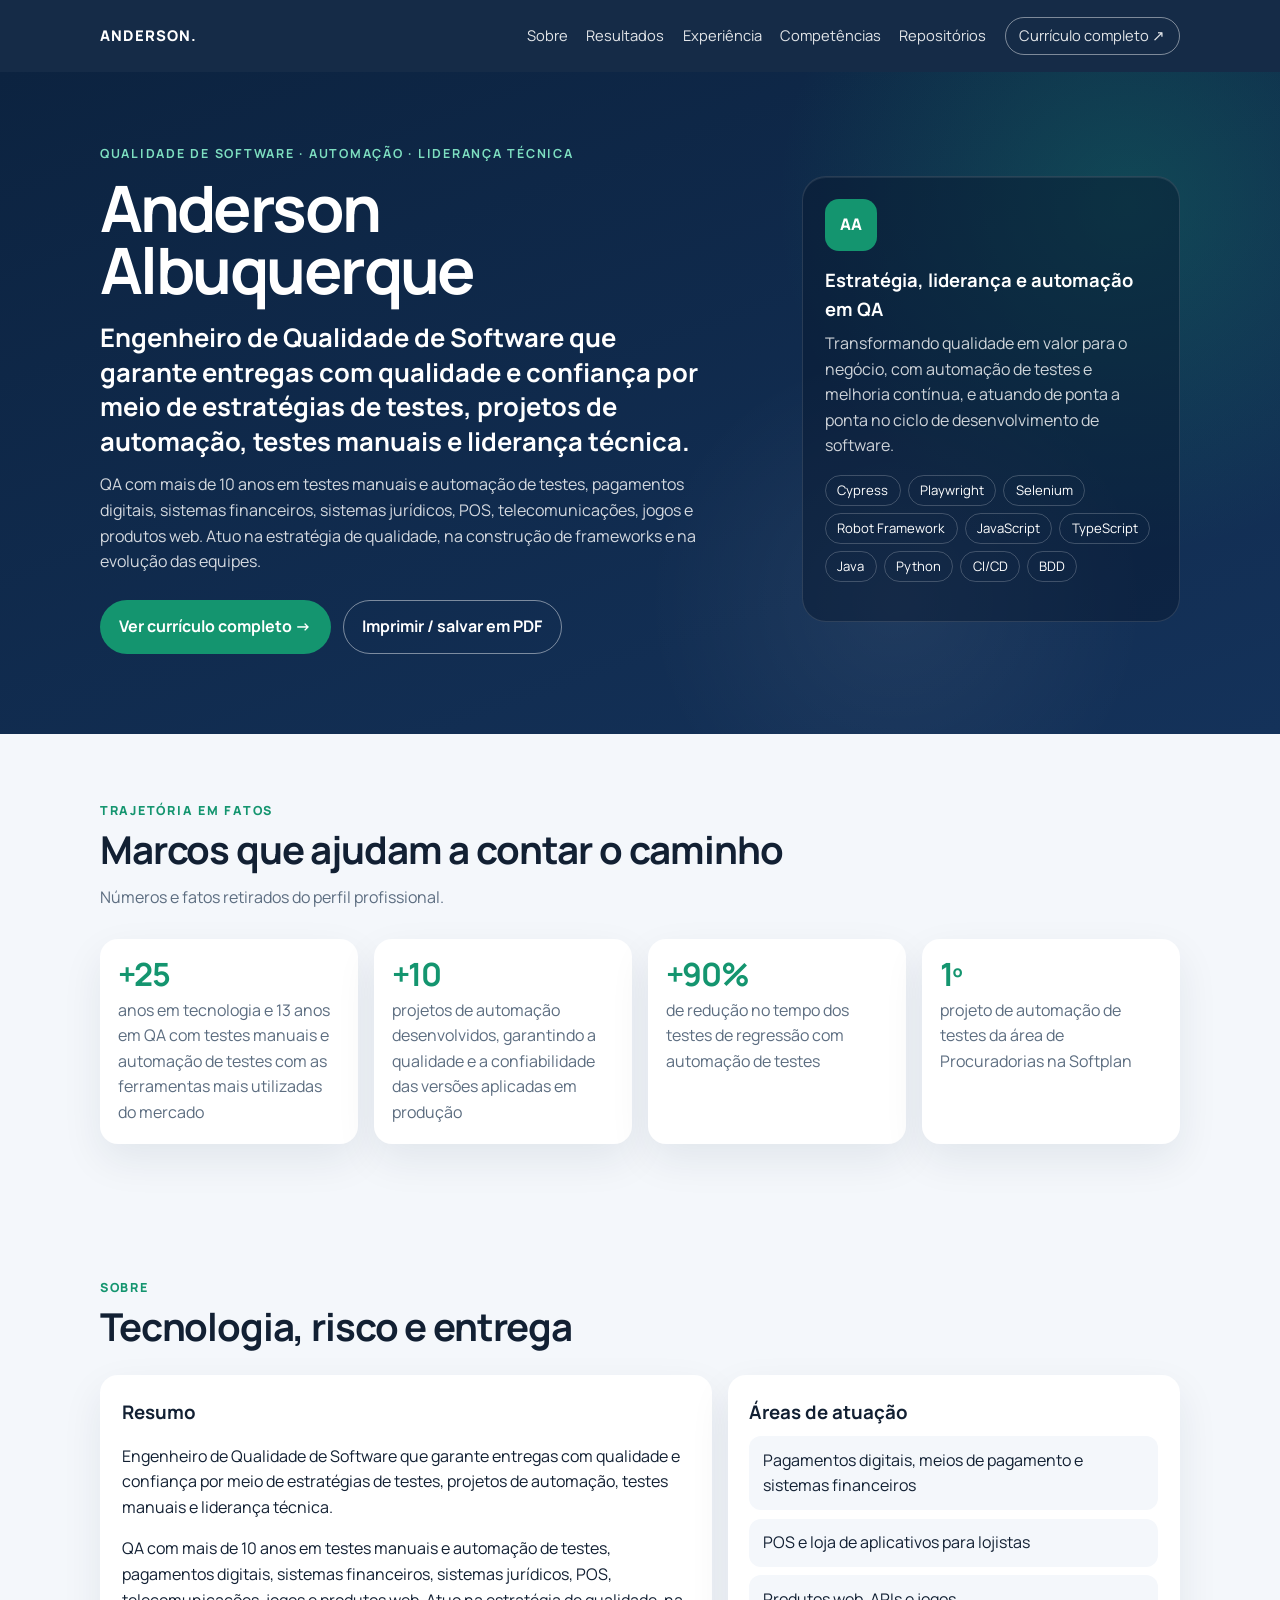
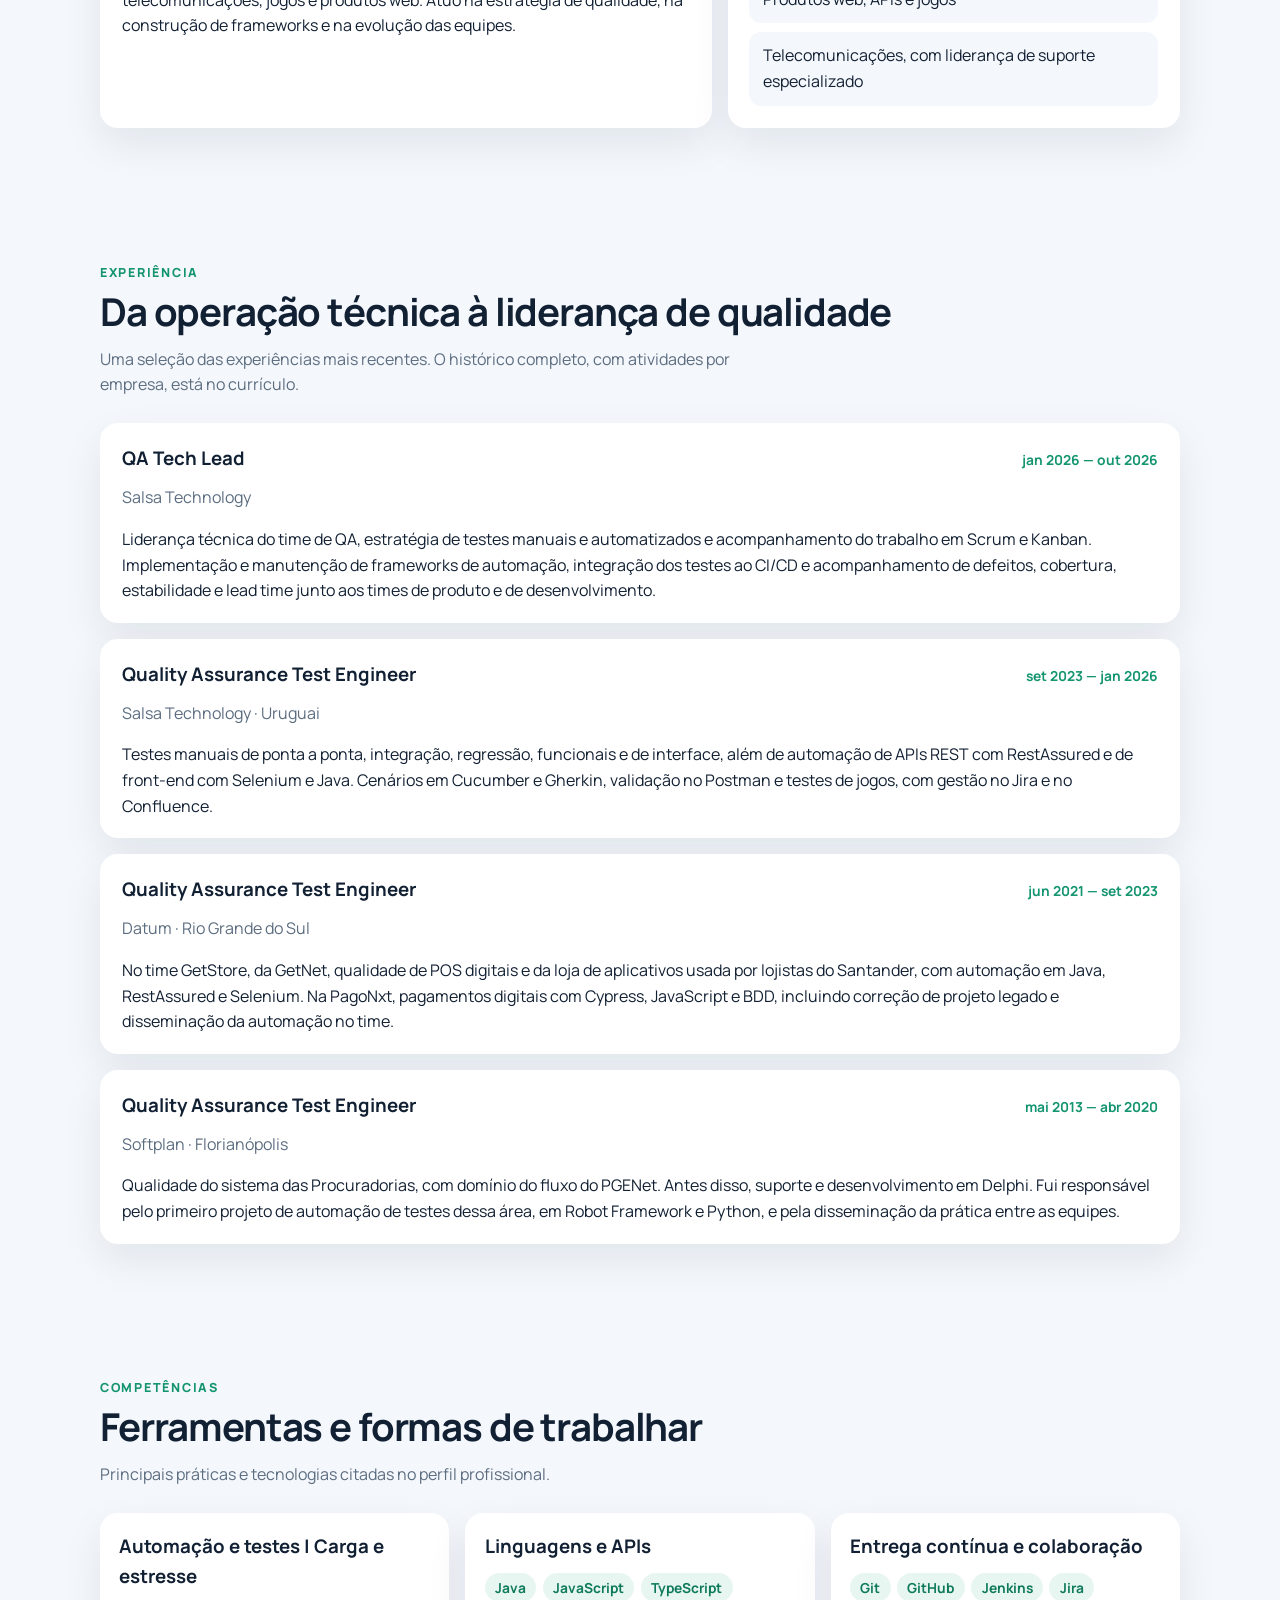
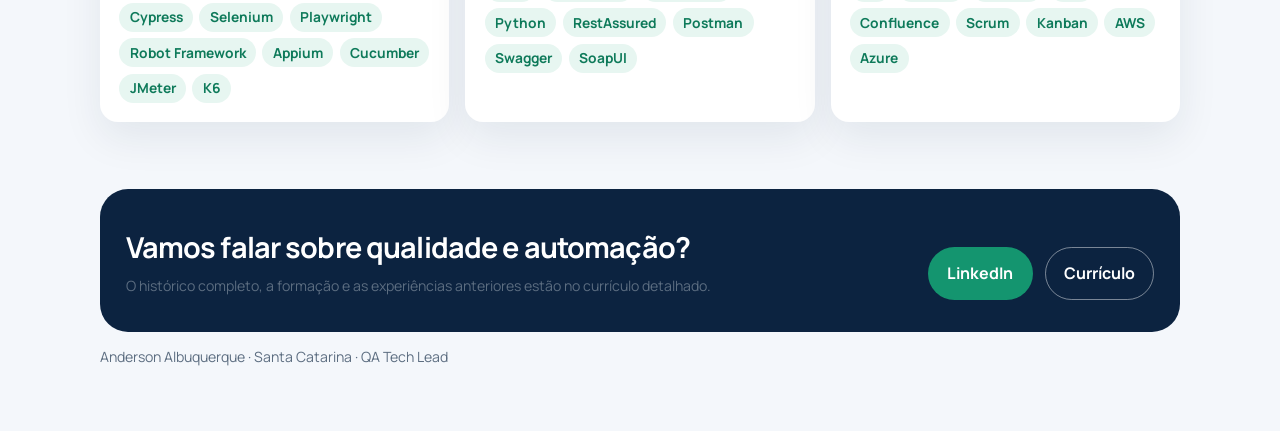
==== index.html @ b60ac43c "Corrige a redação em português da página inicial e do currículo." ====
<!DOCTYPE html>
<html lang="pt-BR">
<head>
  <meta charset="utf-8">
  <meta name="viewport" content="width=device-width, initial-scale=1">
  <title>Anderson Albuquerque | Portfólio profissional</title>
  <meta name="description" content="Portfólio de Anderson Albuquerque, engenheiro de qualidade de software. Automação de testes, estratégia de qualidade e liderança técnica.">
  <meta http-equiv="Cache-Control" content="no-cache, no-store, must-revalidate">
  <link rel="icon" href="favicon.svg" type="image/svg+xml">
  <link rel="preconnect" href="https://fonts.googleapis.com">
  <link rel="preconnect" href="https://fonts.gstatic.com" crossorigin>
  <link href="https://fonts.googleapis.com/css2?family=Manrope:wght@400;600;700;800&display=swap" rel="stylesheet">
  <link rel="stylesheet" href="styles.css">
</head>
<body>
  <a class="skip" href="#conteudo">Ir para o conteúdo</a>
  <header class="site-header">
    <div class="wrap">
      <a class="brand" href="index.html">ANDERSON.</a>
      <nav class="nav" aria-label="Navegação principal">
        <a href="#sobre">Sobre</a>
        <a href="#resultados">Resultados</a>
        <a href="#experiencia">Experiência</a>
        <a href="#competencias">Competências</a>
        <a href="https://github.com/albuquerquetec?tab=repositories" rel="noopener noreferrer">Repositórios</a>
        <a class="nav-cta" href="curriculo.html">Currículo completo ↗</a>
      </nav>
    </div>
  </header>

  <main id="conteudo">
    <section class="hero">
      <div class="wrap hero-grid">
        <div>
          <p class="kicker">Qualidade de software · Automação · Liderança técnica</p>
          <h1>Anderson Albuquerque</h1>
          <p class="headline">Engenheiro de Qualidade de Software que garante entregas com qualidade e confiança por meio de estratégias de testes, projetos de automação, testes manuais e liderança técnica.</p>
          <p class="lede">QA com mais de 10 anos em testes manuais e automação de testes, pagamentos digitais, sistemas financeiros, sistemas jurídicos, POS, telecomunicações, jogos e produtos web. Atuo na estratégia de qualidade, na construção de frameworks e na evolução das equipes.</p>
          <div class="actions">
            <a class="btn btn-primary" href="curriculo.html">Ver currículo completo →</a>
            <a class="btn btn-ghost" href="curriculo.html?imprimir=1">Imprimir / salvar em PDF</a>
          </div>
        </div>
        <aside class="profile-card">
          <div class="monogram" aria-hidden="true">AA</div>
          <h2>Estratégia, liderança e automação em QA</h2>
          <p>Transformando qualidade em valor para o negócio, com automação de testes e melhoria contínua, e atuando de ponta a ponta no ciclo de desenvolvimento de software.</p>
          <ul class="chips">
            <li>Cypress</li>
            <li>Playwright</li>
            <li>Selenium</li>
            <li>Robot Framework</li>
            <li>JavaScript</li>
            <li>TypeScript</li>
            <li>Java</li>
            <li>Python</li>
            <li>CI/CD</li>
            <li>BDD</li>
          </ul>
        </aside>
      </div>
    </section>

    <section id="resultados">
      <div class="wrap">
        <p class="section-label">Trajetória em fatos</p>
        <h2 class="section-title">Marcos que ajudam a contar o caminho</h2>
        <p class="section-intro">Números e fatos retirados do perfil profissional.</p>
        <div class="metrics">
          <article class="metric">
            <strong>+25</strong>
            <span>anos em tecnologia e 13 anos em QA com testes manuais e automação de testes com as ferramentas mais utilizadas do mercado</span>
          </article>
          <article class="metric">
            <strong>+10</strong>
            <span>projetos de automação desenvolvidos, garantindo a qualidade e a confiabilidade das versões aplicadas em produção</span>
          </article>
          <article class="metric">
            <strong>+90%</strong>
            <span>de redução no tempo dos testes de regressão com automação de testes</span>
          </article>
          <article class="metric">
            <strong>1º</strong>
            <span>projeto de automação de testes da área de Procuradorias na Softplan</span>
          </article>
        </div>
      </div>
    </section>

    <section id="sobre">
      <div class="wrap">
        <p class="section-label">Sobre</p>
        <h2 class="section-title">Tecnologia, risco e entrega</h2>
        <div class="split">
          <article class="panel">
            <h3>Resumo</h3>
            <p>Engenheiro de Qualidade de Software que garante entregas com qualidade e confiança por meio de estratégias de testes, projetos de automação, testes manuais e liderança técnica.</p>
            <p>QA com mais de 10 anos em testes manuais e automação de testes, pagamentos digitais, sistemas financeiros, sistemas jurídicos, POS, telecomunicações, jogos e produtos web. Atuo na estratégia de qualidade, na construção de frameworks e na evolução das equipes.</p>
          </article>
          <article class="panel">
            <h3>Áreas de atuação</h3>
            <ul class="area-list">
              <li>Pagamentos digitais, meios de pagamento e sistemas financeiros</li>
              <li>POS e loja de aplicativos para lojistas</li>
              <li>Produtos web, APIs e jogos</li>
              <li>Telecomunicações, com liderança de suporte especializado</li>
            </ul>
          </article>
        </div>
      </div>
    </section>

    <section id="experiencia">
      <div class="wrap">
        <p class="section-label">Experiência</p>
        <h2 class="section-title">Da operação técnica à liderança de qualidade</h2>
        <p class="section-intro">Uma seleção das experiências mais recentes. O histórico completo, com atividades por empresa, está no currículo.</p>
        <div class="jobs">
          <article class="job">
            <header>
              <h3>QA Tech Lead</h3>
              <span class="when">jan 2026 — out 2026</span>
            </header>
            <p class="where">Salsa Technology</p>
            <p>Liderança técnica do time de QA, estratégia de testes manuais e automatizados e acompanhamento do trabalho em Scrum e Kanban. Implementação e manutenção de frameworks de automação, integração dos testes ao CI/CD e acompanhamento de defeitos, cobertura, estabilidade e lead time junto aos times de produto e de desenvolvimento.</p>
          </article>
          <article class="job">
            <header>
              <h3>Quality Assurance Test Engineer</h3>
              <span class="when">set 2023 — jan 2026</span>
            </header>
            <p class="where">Salsa Technology · Uruguai</p>
            <p>Testes manuais de ponta a ponta, integração, regressão, funcionais e de interface, além de automação de APIs REST com RestAssured e de front-end com Selenium e Java. Cenários em Cucumber e Gherkin, validação no Postman e testes de jogos, com gestão no Jira e no Confluence.</p>
          </article>
          <article class="job">
            <header>
              <h3>Quality Assurance Test Engineer</h3>
              <span class="when">jun 2021 — set 2023</span>
            </header>
            <p class="where">Datum · Rio Grande do Sul</p>
            <p>No time GetStore, da GetNet, qualidade de POS digitais e da loja de aplicativos usada por lojistas do Santander, com automação em Java, RestAssured e Selenium. Na PagoNxt, pagamentos digitais com Cypress, JavaScript e BDD, incluindo correção de projeto legado e disseminação da automação no time.</p>
          </article>
          <article class="job">
            <header>
              <h3>Quality Assurance Test Engineer</h3>
              <span class="when">mai 2013 — abr 2020</span>
            </header>
            <p class="where">Softplan · Florianópolis</p>
            <p>Qualidade do sistema das Procuradorias, com domínio do fluxo do PGENet. Antes disso, suporte e desenvolvimento em Delphi. Fui responsável pelo primeiro projeto de automação de testes dessa área, em Robot Framework e Python, e pela disseminação da prática entre as equipes.</p>
          </article>
        </div>
      </div>
    </section>

    <section id="competencias">
      <div class="wrap">
        <p class="section-label">Competências</p>
        <h2 class="section-title">Ferramentas e formas de trabalhar</h2>
        <p class="section-intro">Principais práticas e tecnologias citadas no perfil profissional.</p>
        <div class="skill-grid">
          <article class="skill-group">
            <h3>Automação e testes | Carga e estresse</h3>
            <ul>
              <li>Cypress</li>
              <li>Selenium</li>
              <li>Playwright</li>
              <li>Robot Framework</li>
              <li>Appium</li>
              <li>Cucumber</li>
              <li>JMeter</li>
              <li>K6</li>
            </ul>
          </article>
          <article class="skill-group">
            <h3>Linguagens e APIs</h3>
            <ul>
              <li>Java</li>
              <li>JavaScript</li>
              <li>TypeScript</li>
              <li>Python</li>
              <li>RestAssured</li>
              <li>Postman</li>
              <li>Swagger</li>
              <li>SoapUI</li>
            </ul>
          </article>
          <article class="skill-group">
            <h3>Entrega contínua e colaboração</h3>
            <ul>
              <li>Git</li>
              <li>GitHub</li>
              <li>Jenkins</li>
              <li>Jira</li>
              <li>Confluence</li>
              <li>Scrum</li>
              <li>Kanban</li>
              <li>AWS</li>
              <li>Azure</li>
            </ul>
          </article>
        </div>
      </div>
    </section>
  </main>

  <footer class="site-footer">
    <div class="wrap">
      <div class="cta">
        <div>
          <h2>Vamos falar sobre qualidade e automação?</h2>
          <p>O histórico completo, a formação e as experiências anteriores estão no currículo detalhado.</p>
        </div>
        <div class="actions">
          <a class="btn btn-primary" href="https://www.linkedin.com/in/anderson-albuquerque-5b4748b9" rel="noopener noreferrer">LinkedIn</a>
          <a class="btn btn-ghost" href="curriculo.html">Currículo</a>
        </div>
      </div>
      <p>Anderson Albuquerque · Santa Catarina · QA Tech Lead</p>
    </div>
  </footer>
</body>
</html>
---- styles.css ----
:root {
  --navy: #0c2340;
  --navy-mid: #14325a;
  --ink: #122033;
  --muted: #5c6d80;
  --line: #e3ebf3;
  --bg: #f4f7fb;
  --card: #ffffff;
  --teal: #14956f;
  --teal-dark: #0e7a5a;
  --teal-soft: #e7f6f1;
  --shadow: 0 16px 40px rgba(12, 35, 64, 0.08);
  --radius: 18px;
  --max: 1080px;
  --font: "Manrope", "Segoe UI", sans-serif;
}

* { box-sizing: border-box; }

html { scroll-behavior: smooth; }

body {
  margin: 0;
  font-family: var(--font);
  color: var(--ink);
  background: var(--bg);
  line-height: 1.6;
}

a { color: inherit; }

img { max-width: 100%; }

.skip {
  position: absolute;
  left: 1rem;
  top: -4rem;
  background: #fff;
  color: var(--navy);
  padding: 0.5rem 0.8rem;
  z-index: 10;
}

.skip:focus { top: 0.5rem; }

.wrap {
  width: min(var(--max), calc(100% - 2.5rem));
  margin: 0 auto;
}

.site-header {
  position: sticky;
  top: 0;
  z-index: 5;
  background: rgba(12, 35, 64, 0.96);
  backdrop-filter: blur(10px);
  color: #fff;
}

.site-header .wrap {
  display: flex;
  align-items: center;
  justify-content: space-between;
  gap: 1rem;
  min-height: 72px;
}

.brand {
  font-weight: 800;
  letter-spacing: 0.08em;
  text-decoration: none;
  font-size: 0.92rem;
}

.nav {
  display: flex;
  align-items: center;
  gap: 1.15rem;
  font-size: 0.92rem;
}

.nav a { text-decoration: none; color: rgba(255, 255, 255, 0.88); }

.nav a:hover { color: #fff; }

.nav-cta {
  border: 1px solid rgba(255, 255, 255, 0.45);
  border-radius: 999px;
  padding: 0.4rem 0.85rem;
}

.hero {
  background:
    radial-gradient(circle at 88% 20%, rgba(20, 149, 111, 0.28), transparent 28%),
    radial-gradient(circle at 70% 80%, rgba(255, 255, 255, 0.06), transparent 24%),
    linear-gradient(160deg, var(--navy) 0%, var(--navy-mid) 100%);
  color: #fff;
  padding: 4.5rem 0 5rem;
}

.hero-grid {
  display: grid;
  grid-template-columns: 1.4fr 0.8fr;
  gap: 2.5rem;
  align-items: center;
}

.kicker {
  margin: 0 0 0.8rem;
  color: #7ddec0;
  font-size: 0.78rem;
  font-weight: 700;
  letter-spacing: 0.14em;
  text-transform: uppercase;
}

h1 {
  margin: 0;
  font-size: clamp(2.6rem, 5vw, 4.4rem);
  line-height: 0.98;
  letter-spacing: -0.04em;
}

.headline {
  margin: 1.2rem 0 0.8rem;
  font-size: clamp(1.25rem, 2vw, 1.7rem);
  line-height: 1.35;
  font-weight: 700;
  max-width: 38rem;
}

.lede {
  margin: 0;
  max-width: 40rem;
  color: rgba(255, 255, 255, 0.82);
}

.actions {
  display: flex;
  flex-wrap: wrap;
  gap: 0.75rem;
  margin-top: 1.6rem;
}

.btn {
  display: inline-flex;
  align-items: center;
  justify-content: center;
  text-decoration: none;
  border-radius: 999px;
  padding: 0.8rem 1.15rem;
  font-weight: 700;
  border: 1px solid transparent;
}

.btn-primary { background: var(--teal); color: #fff; }

.btn-primary:hover { background: var(--teal-dark); }

.btn-ghost {
  background: transparent;
  color: #fff;
  border-color: rgba(255, 255, 255, 0.45);
}

.btn-ghost:hover { background: rgba(255, 255, 255, 0.08); }

.btn-ink {
  background: var(--navy);
  color: #fff;
}

.profile-card {
  background: rgba(8, 24, 46, 0.45);
  border: 1px solid rgba(255, 255, 255, 0.12);
  border-radius: 24px;
  padding: 1.4rem;
  box-shadow: inset 0 1px 0 rgba(255, 255, 255, 0.08);
}

.monogram {
  width: 52px;
  height: 52px;
  border-radius: 14px;
  display: grid;
  place-items: center;
  background: var(--teal);
  font-weight: 800;
  margin-bottom: 0.9rem;
}

.profile-card h2 {
  margin: 0 0 0.4rem;
  font-size: 1.15rem;
}

.profile-card p { margin: 0; color: rgba(255, 255, 255, 0.8); }

.chips {
  display: flex;
  flex-wrap: wrap;
  gap: 0.45rem;
  margin-top: 1rem;
  padding: 0;
  list-style: none;
}

.chips li,
.tag {
  border: 1px solid rgba(255, 255, 255, 0.2);
  border-radius: 999px;
  padding: 0.25rem 0.7rem;
  font-size: 0.82rem;
}

section { padding: 4.2rem 0; }

.section-label {
  margin: 0 0 0.45rem;
  color: var(--teal);
  font-size: 0.78rem;
  font-weight: 800;
  letter-spacing: 0.14em;
  text-transform: uppercase;
}

h2.section-title {
  margin: 0;
  font-size: clamp(1.8rem, 3vw, 2.5rem);
  letter-spacing: -0.03em;
  line-height: 1.15;
}

.section-intro {
  max-width: 42rem;
  color: var(--muted);
  margin: 0.8rem 0 0;
}

.metrics {
  display: grid;
  grid-template-columns: repeat(4, 1fr);
  gap: 1rem;
  margin-top: 1.8rem;
}

.metric,
.panel,
.job,
.skill-group {
  background: var(--card);
  border-radius: var(--radius);
  box-shadow: var(--shadow);
}

.metric { padding: 1.2rem 1.1rem 1.15rem; }

.metric strong {
  display: block;
  color: var(--teal);
  font-size: 2rem;
  letter-spacing: -0.04em;
  line-height: 1;
}

.metric span { display: block; margin-top: 0.45rem; color: var(--muted); }

.split {
  display: grid;
  grid-template-columns: 1.15fr 0.85fr;
  gap: 1rem;
  margin-top: 1.6rem;
}

.panel { padding: 1.4rem 1.35rem; }

.panel h3,
.job h3,
.skill-group h3 { margin: 0 0 0.55rem; }

.area-list {
  margin: 0;
  padding: 0;
  list-style: none;
  display: grid;
  gap: 0.55rem;
}

.area-list li {
  background: var(--bg);
  border-radius: 12px;
  padding: 0.7rem 0.85rem;
}

.jobs,
.skill-grid {
  display: grid;
  gap: 1rem;
  margin-top: 1.6rem;
}

.job { padding: 1.3rem 1.35rem 1.2rem; }

.job header {
  display: flex;
  justify-content: space-between;
  gap: 1rem;
  align-items: baseline;
}

.when {
  color: var(--teal);
  font-weight: 700;
  font-size: 0.86rem;
  white-space: nowrap;
}

.where { margin: 0.15rem 0 0.7rem; color: var(--muted); }

.job p:last-child { margin-bottom: 0; }

.skill-grid { grid-template-columns: repeat(3, 1fr); }

.skill-group { padding: 1.15rem 1.2rem 1.2rem; }

.skill-group ul {
  display: flex;
  flex-wrap: wrap;
  gap: 0.4rem;
  margin: 0.7rem 0 0;
  padding: 0;
  list-style: none;
}

.skill-group li {
  background: var(--teal-soft);
  color: var(--teal-dark);
  border-radius: 999px;
  padding: 0.22rem 0.65rem;
  font-size: 0.86rem;
  font-weight: 700;
}

.cta {
  background: var(--navy);
  color: #fff;
  border-radius: 28px;
  padding: 2rem 1.6rem;
  display: flex;
  justify-content: space-between;
  gap: 1rem;
  align-items: center;
}

.cta h2 { margin: 0 0 0.35rem; font-size: 1.8rem; letter-spacing: -0.03em; }

.cta p { margin: 0; color: rgba(255, 255, 255, 0.78); }

.site-footer {
  padding: 0 0 3rem;
}

.site-footer p {
  color: var(--muted);
  font-size: 0.88rem;
}

.page-hero {
  background: linear-gradient(160deg, var(--navy), var(--navy-mid));
  color: #fff;
  padding: 3rem 0 2.4rem;
}

.page-hero h1 {
  font-size: clamp(2.2rem, 4vw, 3.4rem);
}

.resume {
  display: grid;
  gap: 1rem;
  margin-top: -1.4rem;
  padding-bottom: 3rem;
}

.resume article {
  background: #fff;
  border-radius: var(--radius);
  box-shadow: var(--shadow);
  padding: 1.35rem 1.4rem;
}

.resume h2 {
  margin: 0 0 0.8rem;
  font-size: 1.25rem;
}

.resume ul { margin: 0.4rem 0 0; padding-left: 1.1rem; }

.resume li + li { margin-top: 0.28rem; }

.role + .role {
  margin-top: 1.15rem;
  padding-top: 1.15rem;
  border-top: 1px solid var(--line);
}

.role h3 { margin: 0; font-size: 1.05rem; }

.meta { margin: 0.15rem 0 0.45rem; color: var(--muted); }

@media (max-width: 900px) {
  .hero-grid,
  .split,
  .metrics,
  .skill-grid { grid-template-columns: 1fr 1fr; }

  .hero-grid,
  .split,
  .cta { grid-template-columns: 1fr; }

  .cta { display: grid; }
}

@media (max-width: 720px) {
  .site-header .wrap { align-items: flex-start; padding: 0.8rem 0; flex-direction: column; }
  .nav { flex-wrap: wrap; gap: 0.7rem 1rem; }
  .metrics,
  .skill-grid,
  .hero-grid { grid-template-columns: 1fr; }
  .job header { flex-direction: column; gap: 0.2rem; }
}

@media print {
  .site-header,
  .actions,
  .site-footer,
  .no-print { display: none !important; }

  body { background: #fff; }

  .page-hero {
    background: #fff;
    color: #000;
    padding: 0 0 1rem;
  }

  .page-hero .kicker,
  .page-hero p { color: #333; }

  .resume { margin: 0; }

  .resume article {
    box-shadow: none;
    border: 1px solid #ddd;
    break-inside: avoid;
  }
}
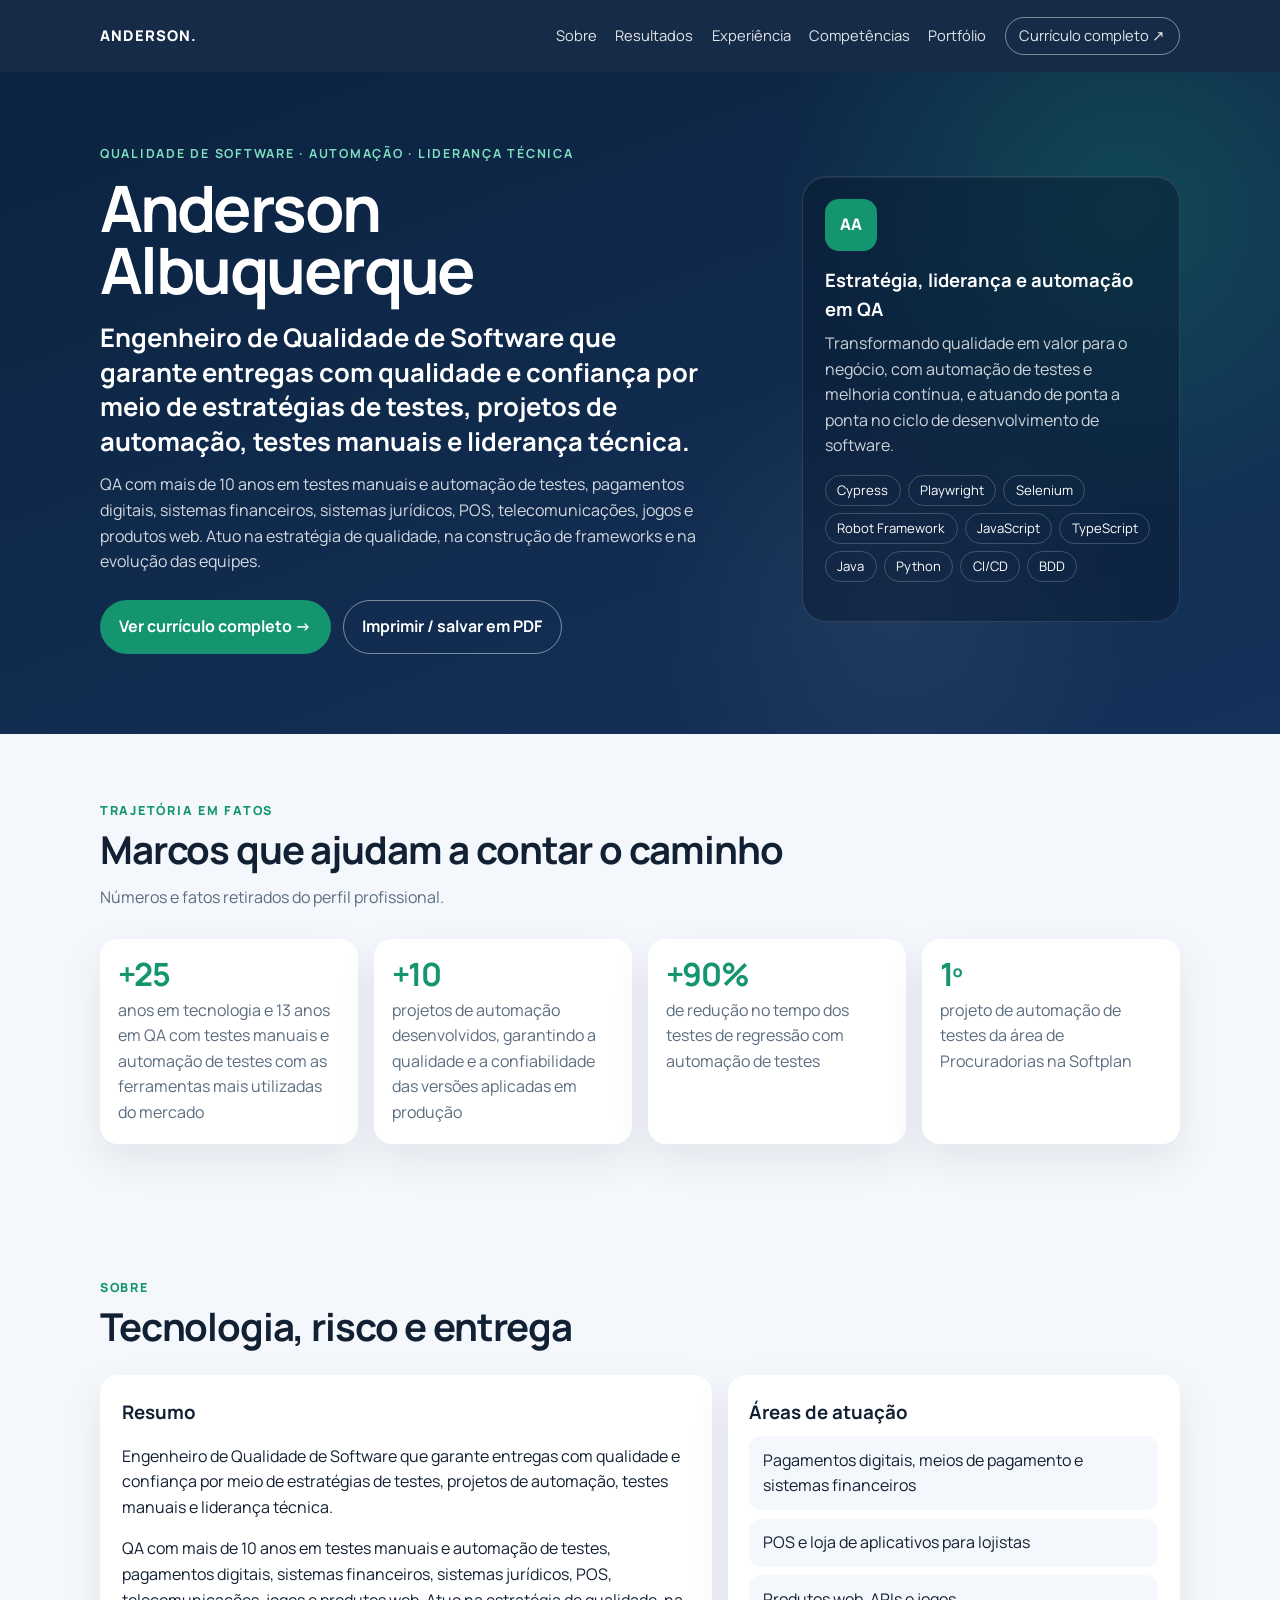
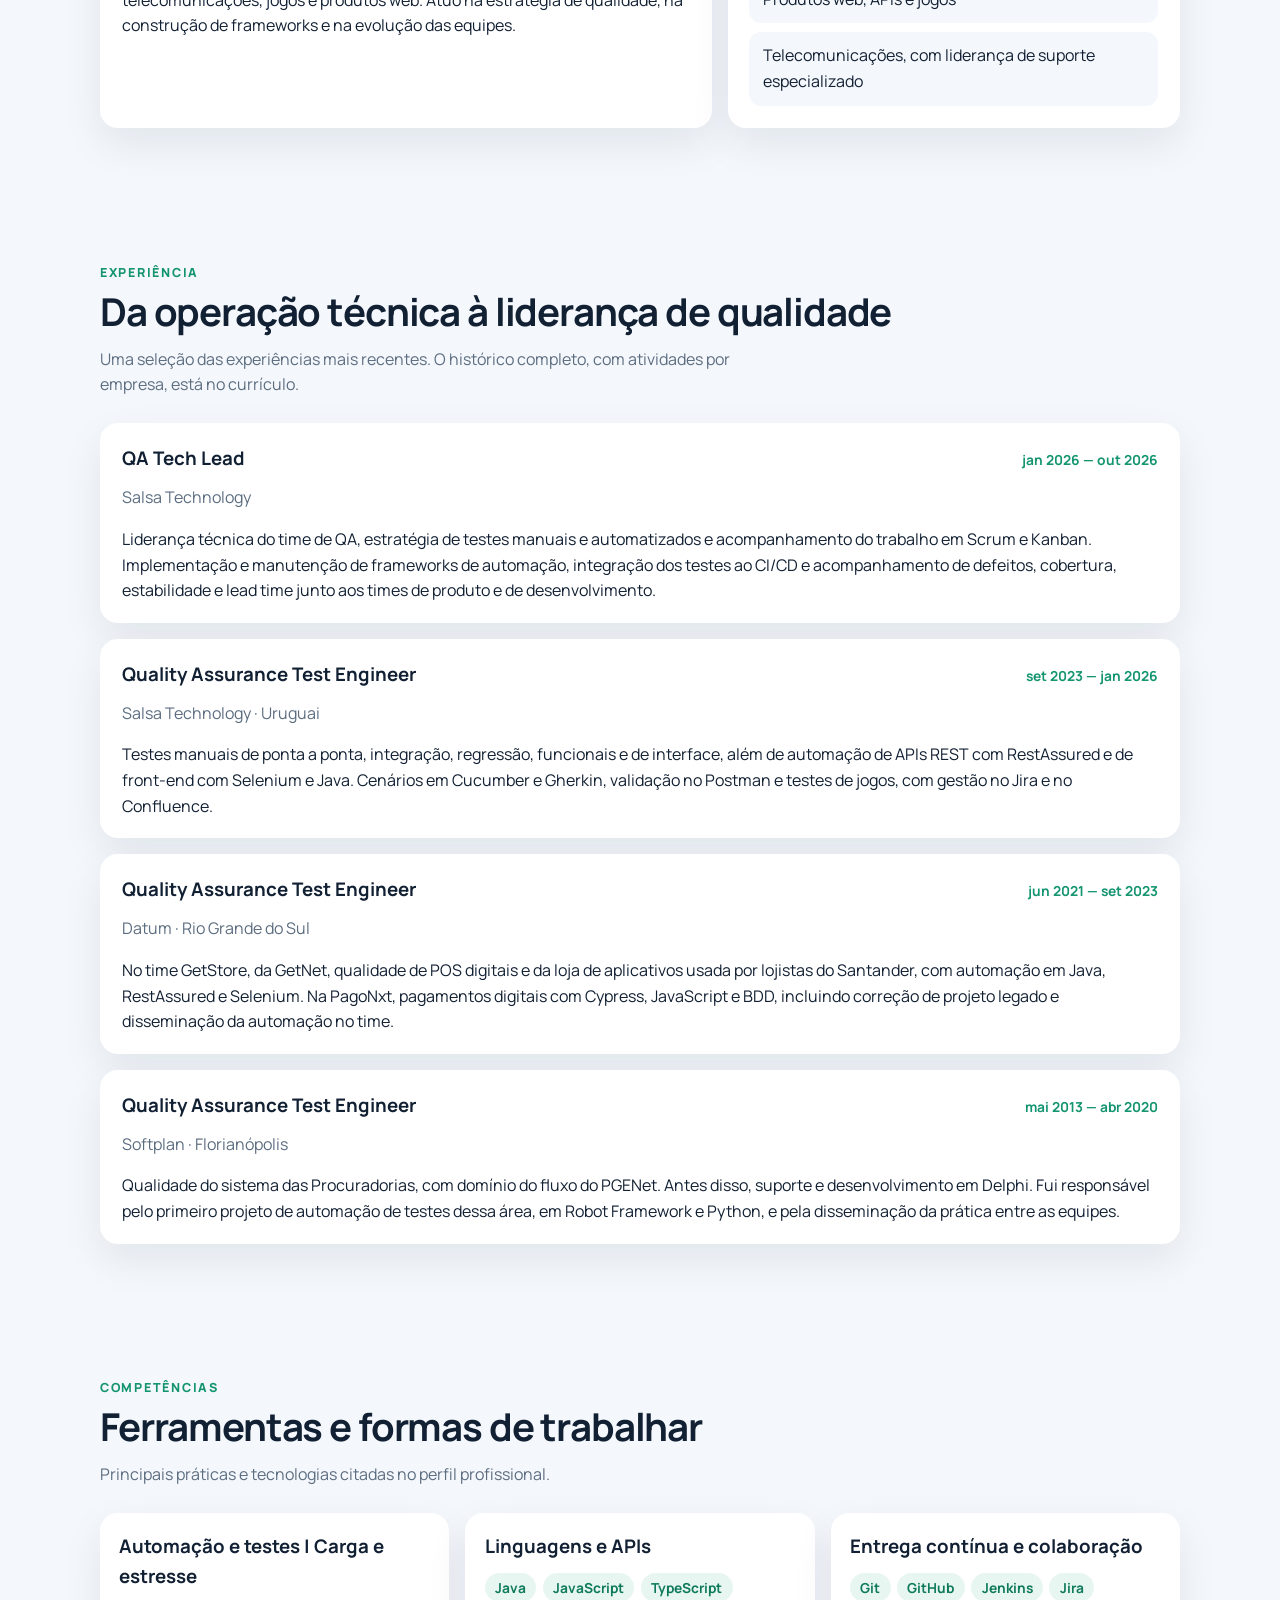
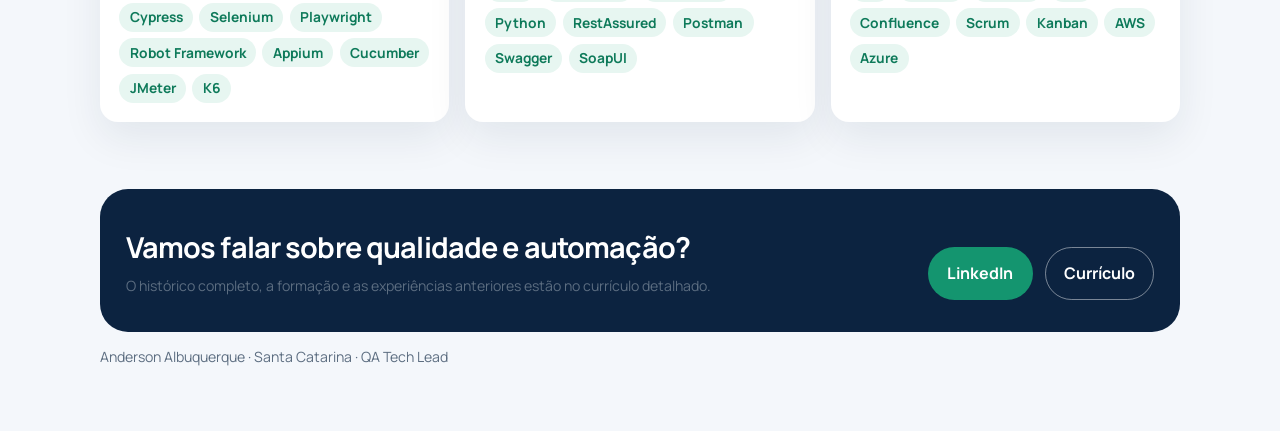
==== commit b4dc6b21: "Renomeia o link do topo de Repositórios para Portfólio." ====
--- a/index.html
+++ b/index.html
@@ -22,7 +22,7 @@
         <a href="#resultados">Resultados</a>
         <a href="#experiencia">Experiência</a>
         <a href="#competencias">Competências</a>
-        <a href="https://github.com/albuquerquetec?tab=repositories" rel="noopener noreferrer">Repositórios</a>
+        <a href="https://github.com/albuquerquetec?tab=repositories" rel="noopener noreferrer">Portfólio</a>
         <a class="nav-cta" href="curriculo.html">Currículo completo ↗</a>
       </nav>
     </div>
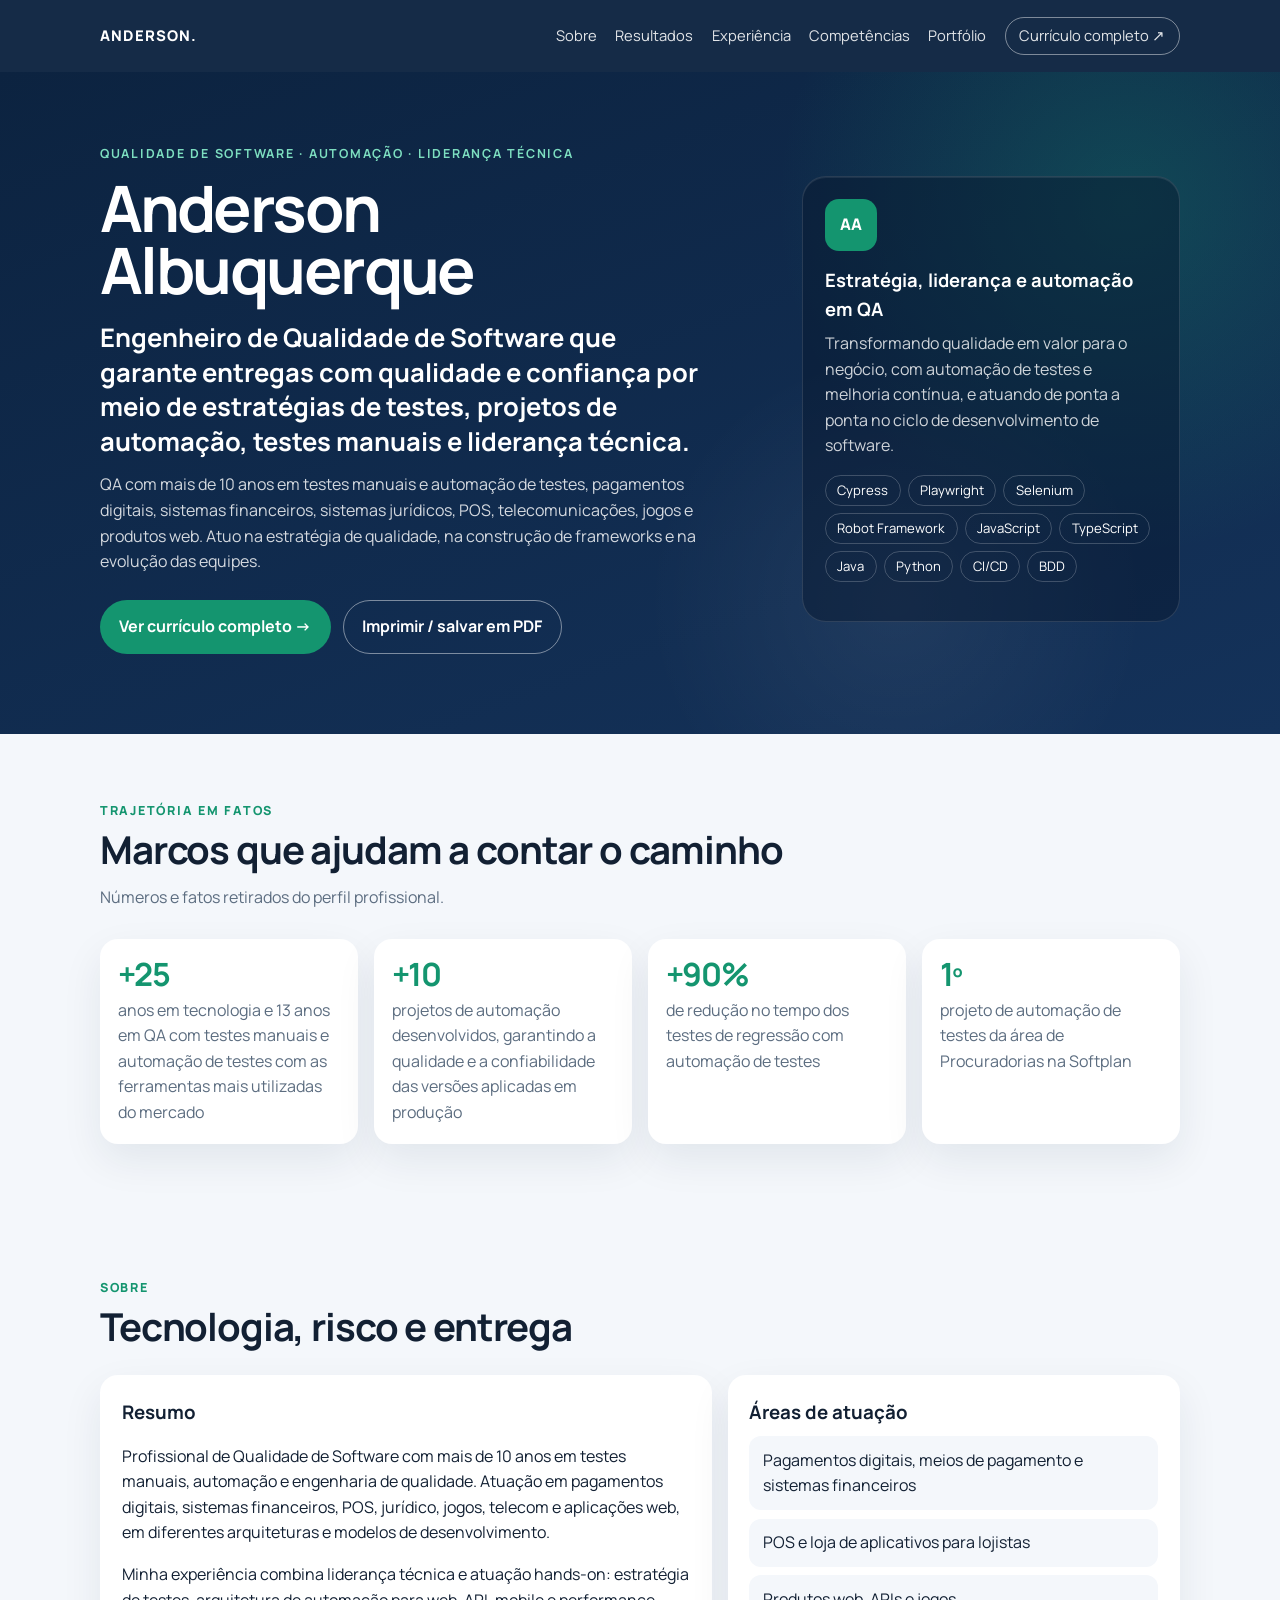
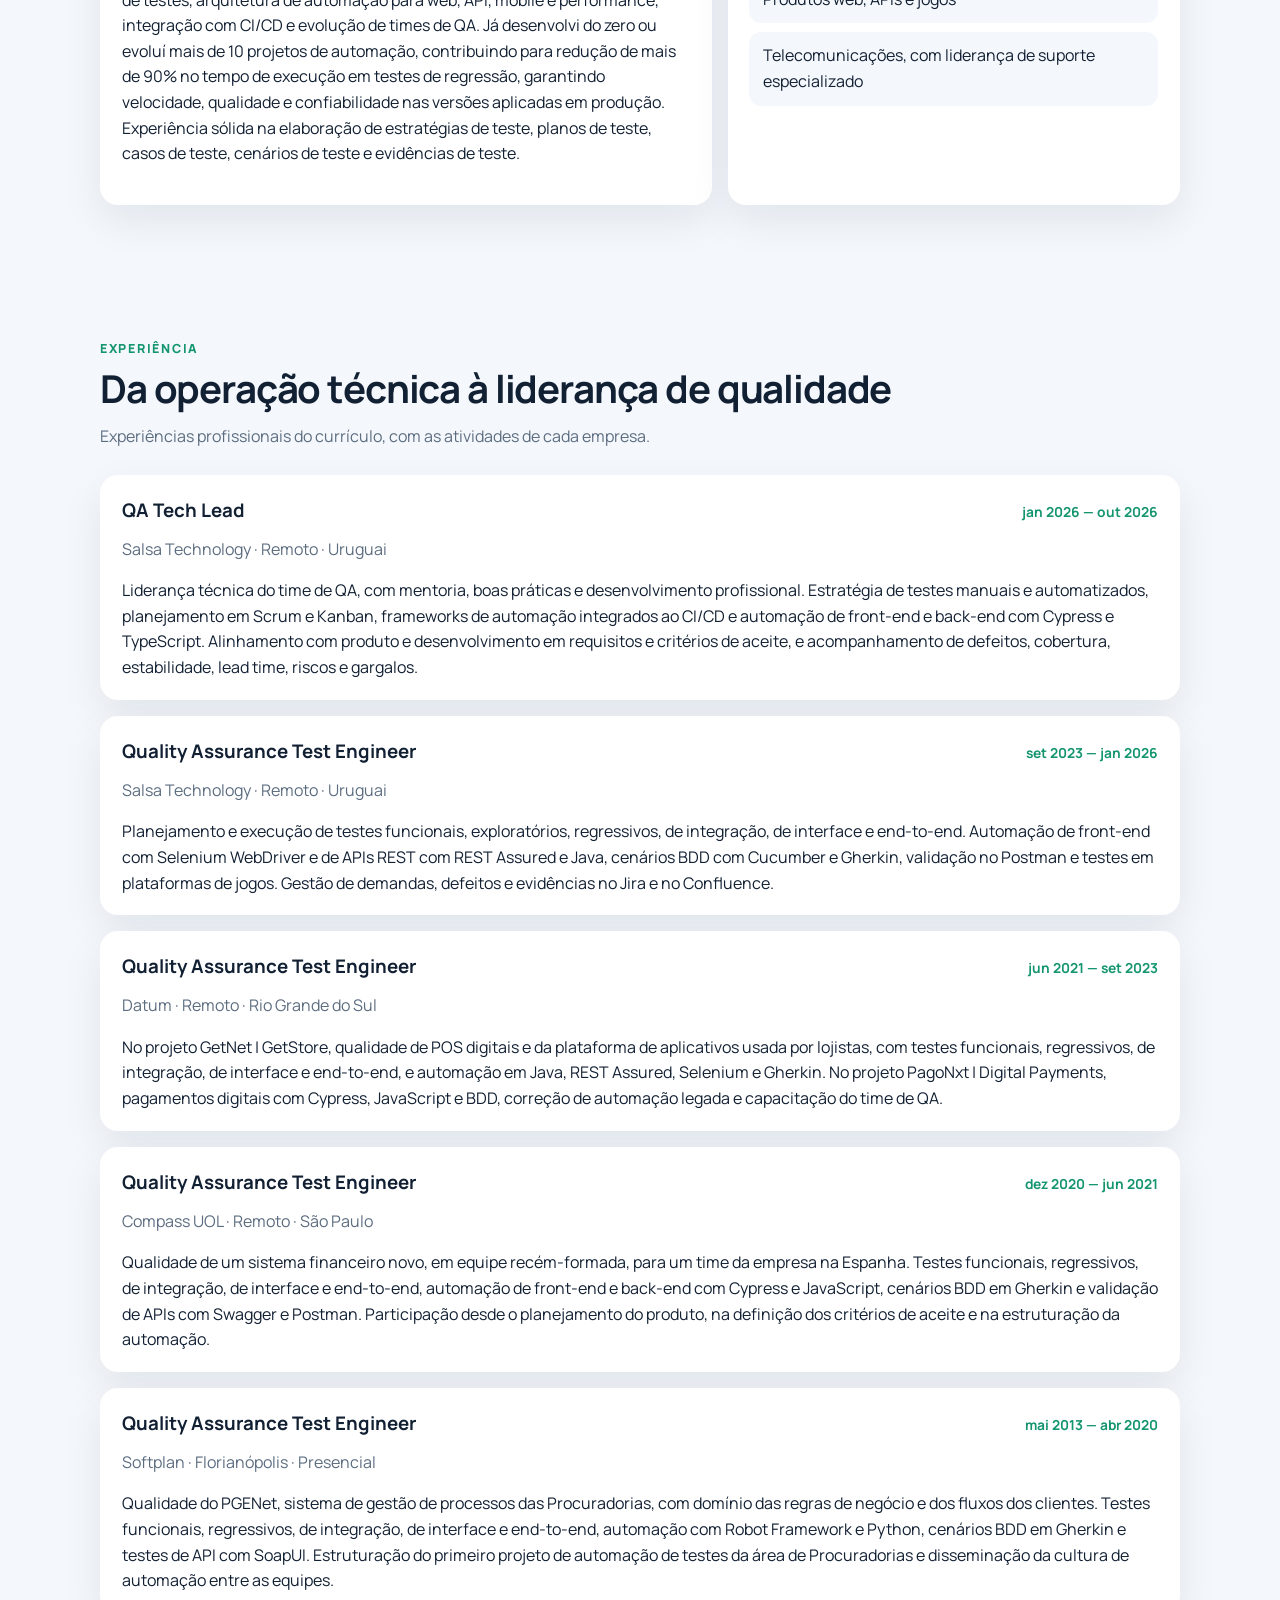
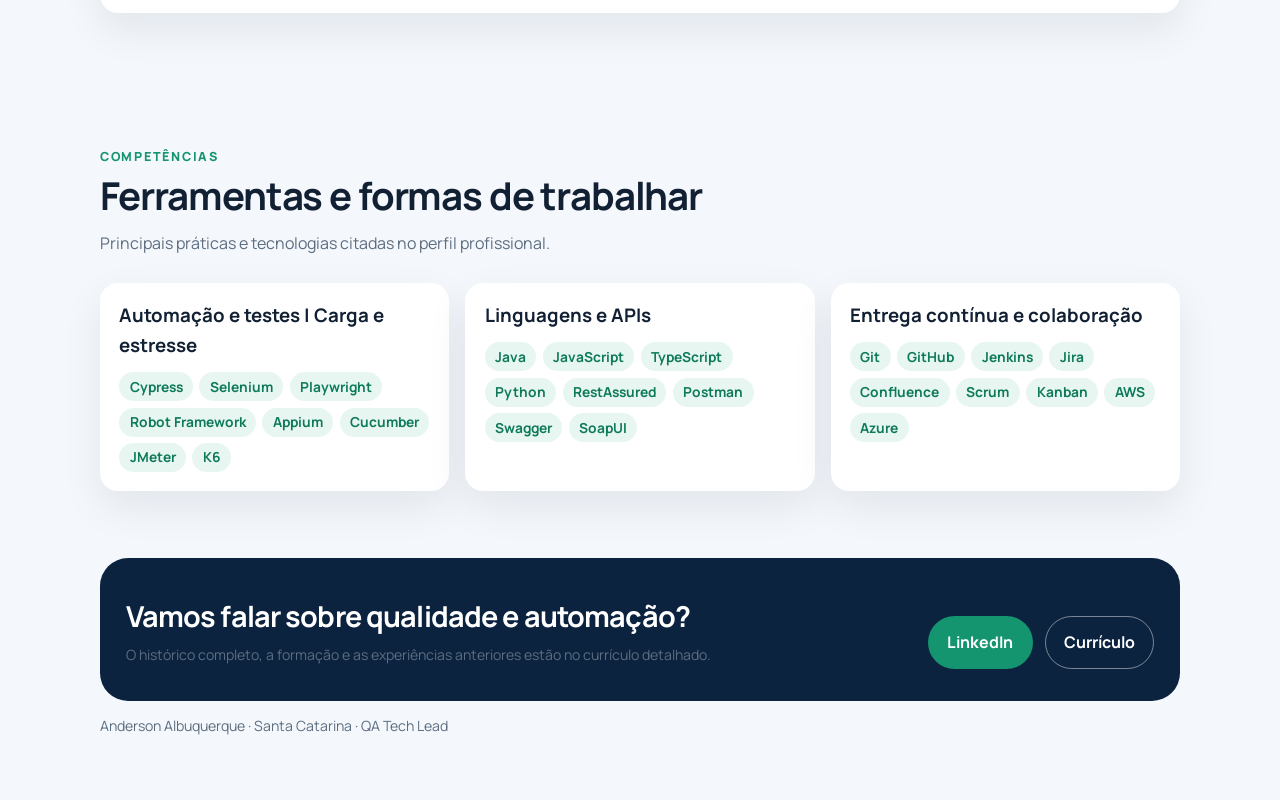
==== commit 3dcf98c3: "Alinha o resumo e as experiências ao currículo de novembro de 2026. Co-authored-by: Cursor <cursorag" ====
--- a/index.html
+++ b/index.html
@@ -94,8 +94,8 @@
         <div class="split">
           <article class="panel">
             <h3>Resumo</h3>
-            <p>Engenheiro de Qualidade de Software que garante entregas com qualidade e confiança por meio de estratégias de testes, projetos de automação, testes manuais e liderança técnica.</p>
-            <p>QA com mais de 10 anos em testes manuais e automação de testes, pagamentos digitais, sistemas financeiros, sistemas jurídicos, POS, telecomunicações, jogos e produtos web. Atuo na estratégia de qualidade, na construção de frameworks e na evolução das equipes.</p>
+            <p>Profissional de Qualidade de Software com mais de 10 anos em testes manuais, automação e engenharia de qualidade. Atuação em pagamentos digitais, sistemas financeiros, POS, jurídico, jogos, telecom e aplicações web, em diferentes arquiteturas e modelos de desenvolvimento.</p>
+            <p>Minha experiência combina liderança técnica e atuação hands-on: estratégia de testes, arquitetura de automação para web, API, mobile e performance, integração com CI/CD e evolução de times de QA. Já desenvolvi do zero ou evoluí mais de 10 projetos de automação, contribuindo para redução de mais de 90% no tempo de execução em testes de regressão, garantindo velocidade, qualidade e confiabilidade nas versões aplicadas em produção. Experiência sólida na elaboração de estratégias de teste, planos de teste, casos de teste, cenários de teste e evidências de teste.</p>
           </article>
           <article class="panel">
             <h3>Áreas de atuação</h3>
@@ -114,39 +114,47 @@
       <div class="wrap">
         <p class="section-label">Experiência</p>
         <h2 class="section-title">Da operação técnica à liderança de qualidade</h2>
-        <p class="section-intro">Uma seleção das experiências mais recentes. O histórico completo, com atividades por empresa, está no currículo.</p>
+        <p class="section-intro">Experiências profissionais do currículo, com as atividades de cada empresa.</p>
         <div class="jobs">
           <article class="job">
             <header>
               <h3>QA Tech Lead</h3>
               <span class="when">jan 2026 — out 2026</span>
             </header>
-            <p class="where">Salsa Technology</p>
-            <p>Liderança técnica do time de QA, estratégia de testes manuais e automatizados e acompanhamento do trabalho em Scrum e Kanban. Implementação e manutenção de frameworks de automação, integração dos testes ao CI/CD e acompanhamento de defeitos, cobertura, estabilidade e lead time junto aos times de produto e de desenvolvimento.</p>
+            <p class="where">Salsa Technology · Remoto · Uruguai</p>
+            <p>Liderança técnica do time de QA, com mentoria, boas práticas e desenvolvimento profissional. Estratégia de testes manuais e automatizados, planejamento em Scrum e Kanban, frameworks de automação integrados ao CI/CD e automação de front-end e back-end com Cypress e TypeScript. Alinhamento com produto e desenvolvimento em requisitos e critérios de aceite, e acompanhamento de defeitos, cobertura, estabilidade, lead time, riscos e gargalos.</p>
           </article>
           <article class="job">
             <header>
               <h3>Quality Assurance Test Engineer</h3>
               <span class="when">set 2023 — jan 2026</span>
             </header>
-            <p class="where">Salsa Technology · Uruguai</p>
-            <p>Testes manuais de ponta a ponta, integração, regressão, funcionais e de interface, além de automação de APIs REST com RestAssured e de front-end com Selenium e Java. Cenários em Cucumber e Gherkin, validação no Postman e testes de jogos, com gestão no Jira e no Confluence.</p>
+            <p class="where">Salsa Technology · Remoto · Uruguai</p>
+            <p>Planejamento e execução de testes funcionais, exploratórios, regressivos, de integração, de interface e end-to-end. Automação de front-end com Selenium WebDriver e de APIs REST com REST Assured e Java, cenários BDD com Cucumber e Gherkin, validação no Postman e testes em plataformas de jogos. Gestão de demandas, defeitos e evidências no Jira e no Confluence.</p>
           </article>
           <article class="job">
             <header>
               <h3>Quality Assurance Test Engineer</h3>
               <span class="when">jun 2021 — set 2023</span>
             </header>
-            <p class="where">Datum · Rio Grande do Sul</p>
-            <p>No time GetStore, da GetNet, qualidade de POS digitais e da loja de aplicativos usada por lojistas do Santander, com automação em Java, RestAssured e Selenium. Na PagoNxt, pagamentos digitais com Cypress, JavaScript e BDD, incluindo correção de projeto legado e disseminação da automação no time.</p>
+            <p class="where">Datum · Remoto · Rio Grande do Sul</p>
+            <p>No projeto GetNet | GetStore, qualidade de POS digitais e da plataforma de aplicativos usada por lojistas, com testes funcionais, regressivos, de integração, de interface e end-to-end, e automação em Java, REST Assured, Selenium e Gherkin. No projeto PagoNxt | Digital Payments, pagamentos digitais com Cypress, JavaScript e BDD, correção de automação legada e capacitação do time de QA.</p>
+          </article>
+          <article class="job">
+            <header>
+              <h3>Quality Assurance Test Engineer</h3>
+              <span class="when">dez 2020 — jun 2021</span>
+            </header>
+            <p class="where">Compass UOL · Remoto · São Paulo</p>
+            <p>Qualidade de um sistema financeiro novo, em equipe recém-formada, para um time da empresa na Espanha. Testes funcionais, regressivos, de integração, de interface e end-to-end, automação de front-end e back-end com Cypress e JavaScript, cenários BDD em Gherkin e validação de APIs com Swagger e Postman. Participação desde o planejamento do produto, na definição dos critérios de aceite e na estruturação da automação.</p>
           </article>
           <article class="job">
             <header>
               <h3>Quality Assurance Test Engineer</h3>
               <span class="when">mai 2013 — abr 2020</span>
             </header>
-            <p class="where">Softplan · Florianópolis</p>
-            <p>Qualidade do sistema das Procuradorias, com domínio do fluxo do PGENet. Antes disso, suporte e desenvolvimento em Delphi. Fui responsável pelo primeiro projeto de automação de testes dessa área, em Robot Framework e Python, e pela disseminação da prática entre as equipes.</p>
+            <p class="where">Softplan · Florianópolis · Presencial</p>
+            <p>Qualidade do PGENet, sistema de gestão de processos das Procuradorias, com domínio das regras de negócio e dos fluxos dos clientes. Testes funcionais, regressivos, de integração, de interface e end-to-end, automação com Robot Framework e Python, cenários BDD em Gherkin e testes de API com SoapUI. Estruturação do primeiro projeto de automação de testes da área de Procuradorias e disseminação da cultura de automação entre as equipes.</p>
           </article>
         </div>
       </div>
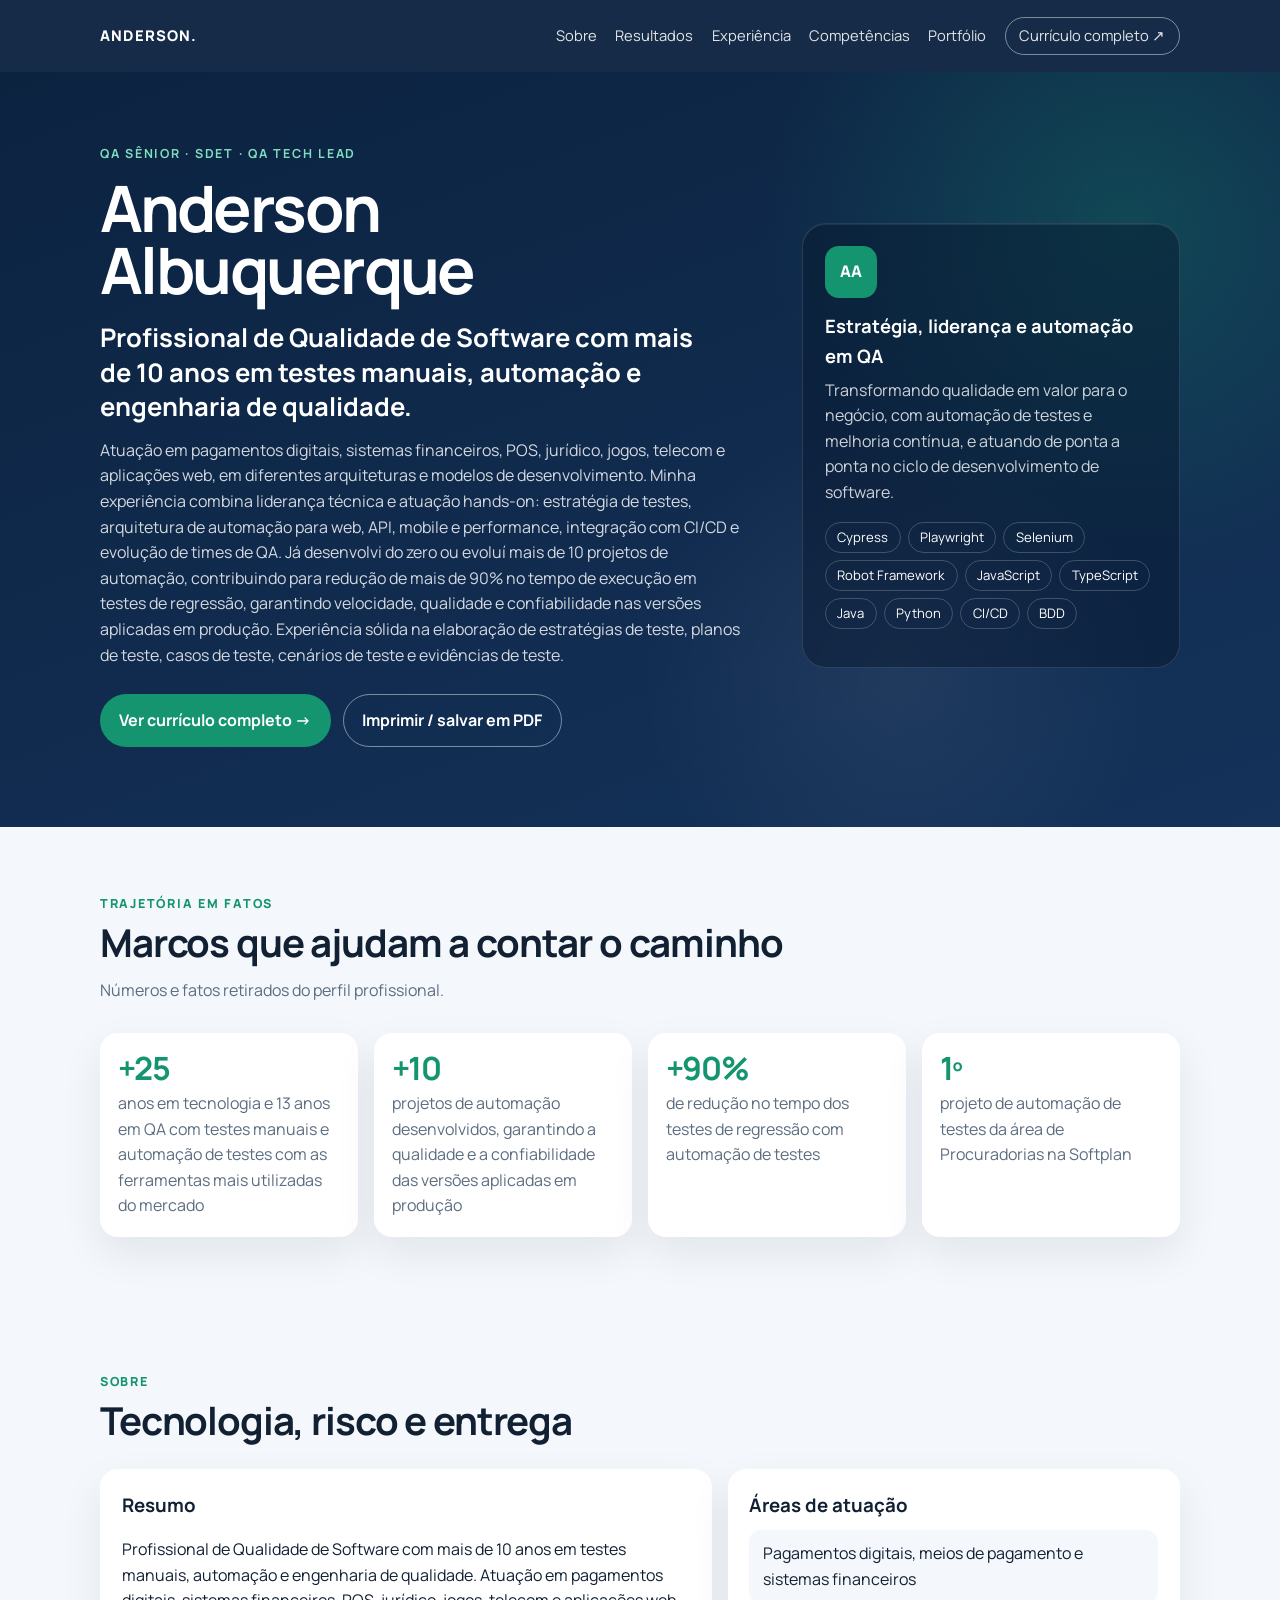
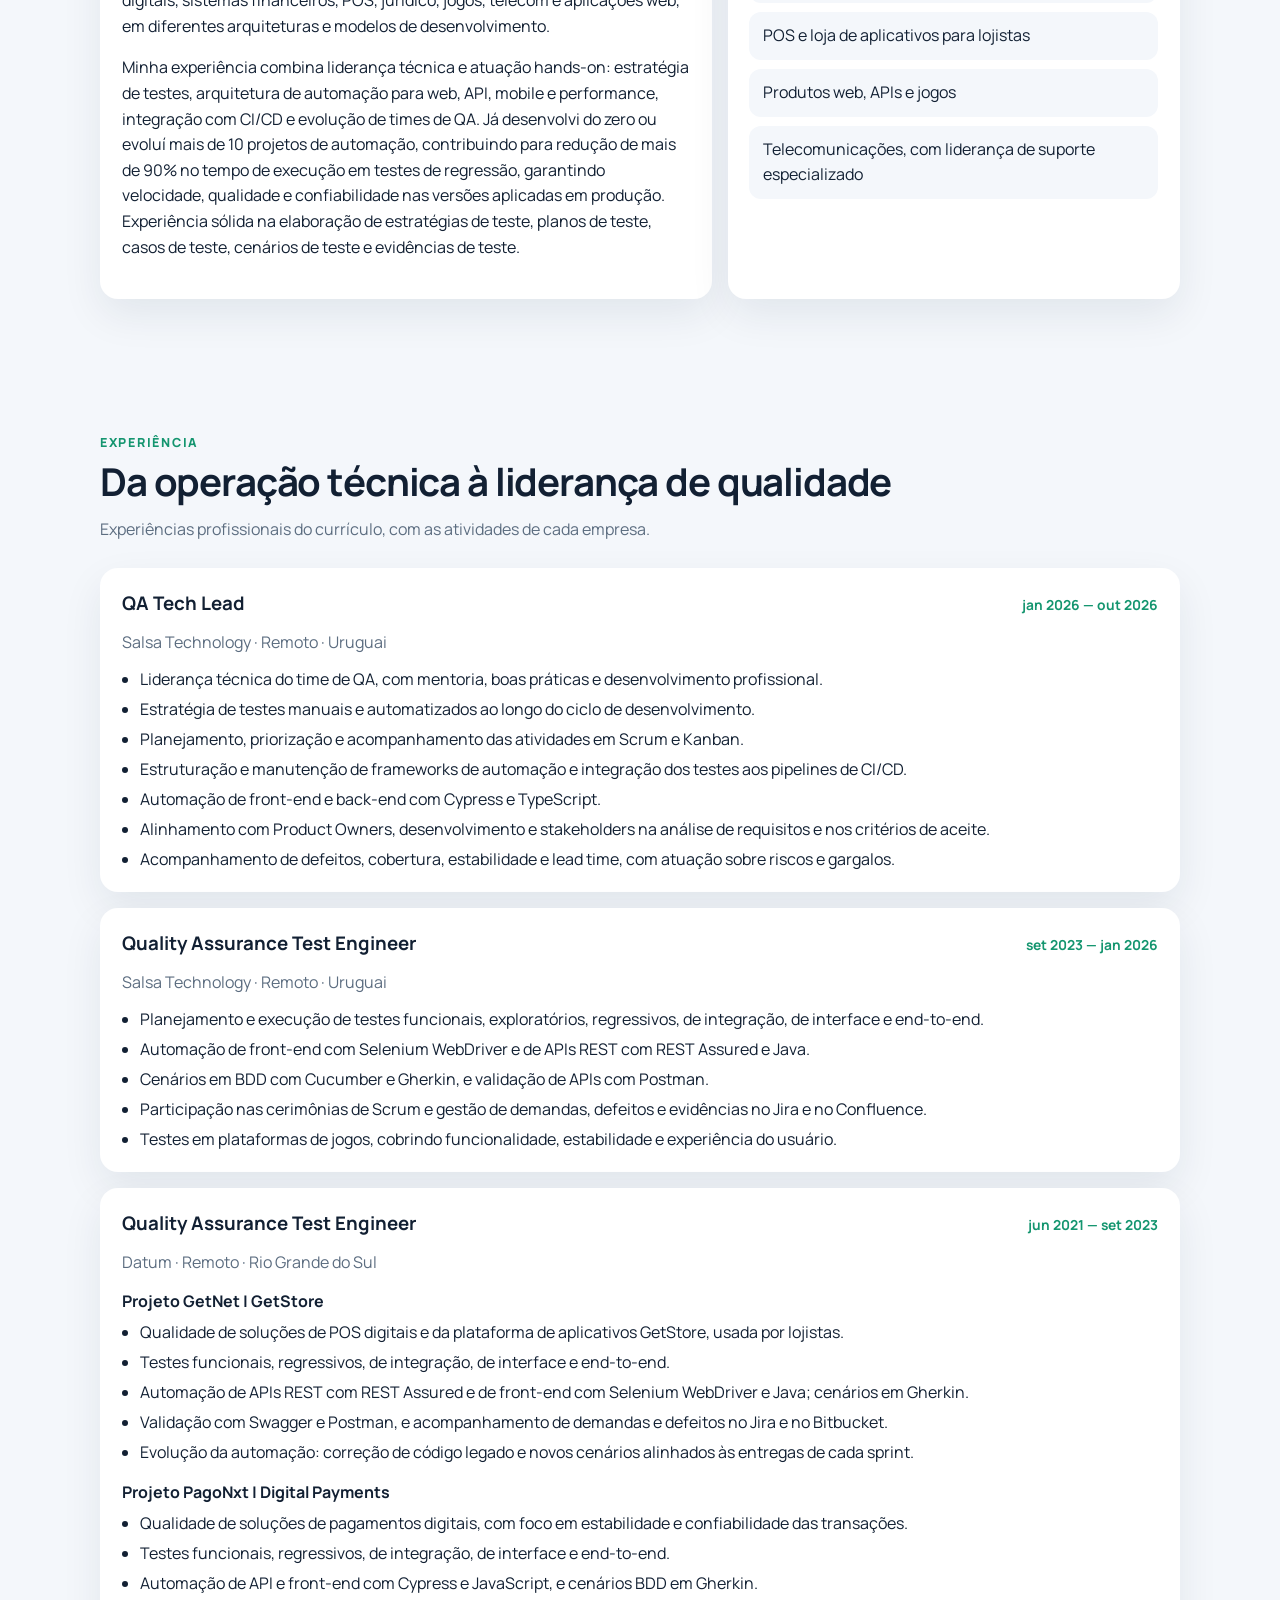
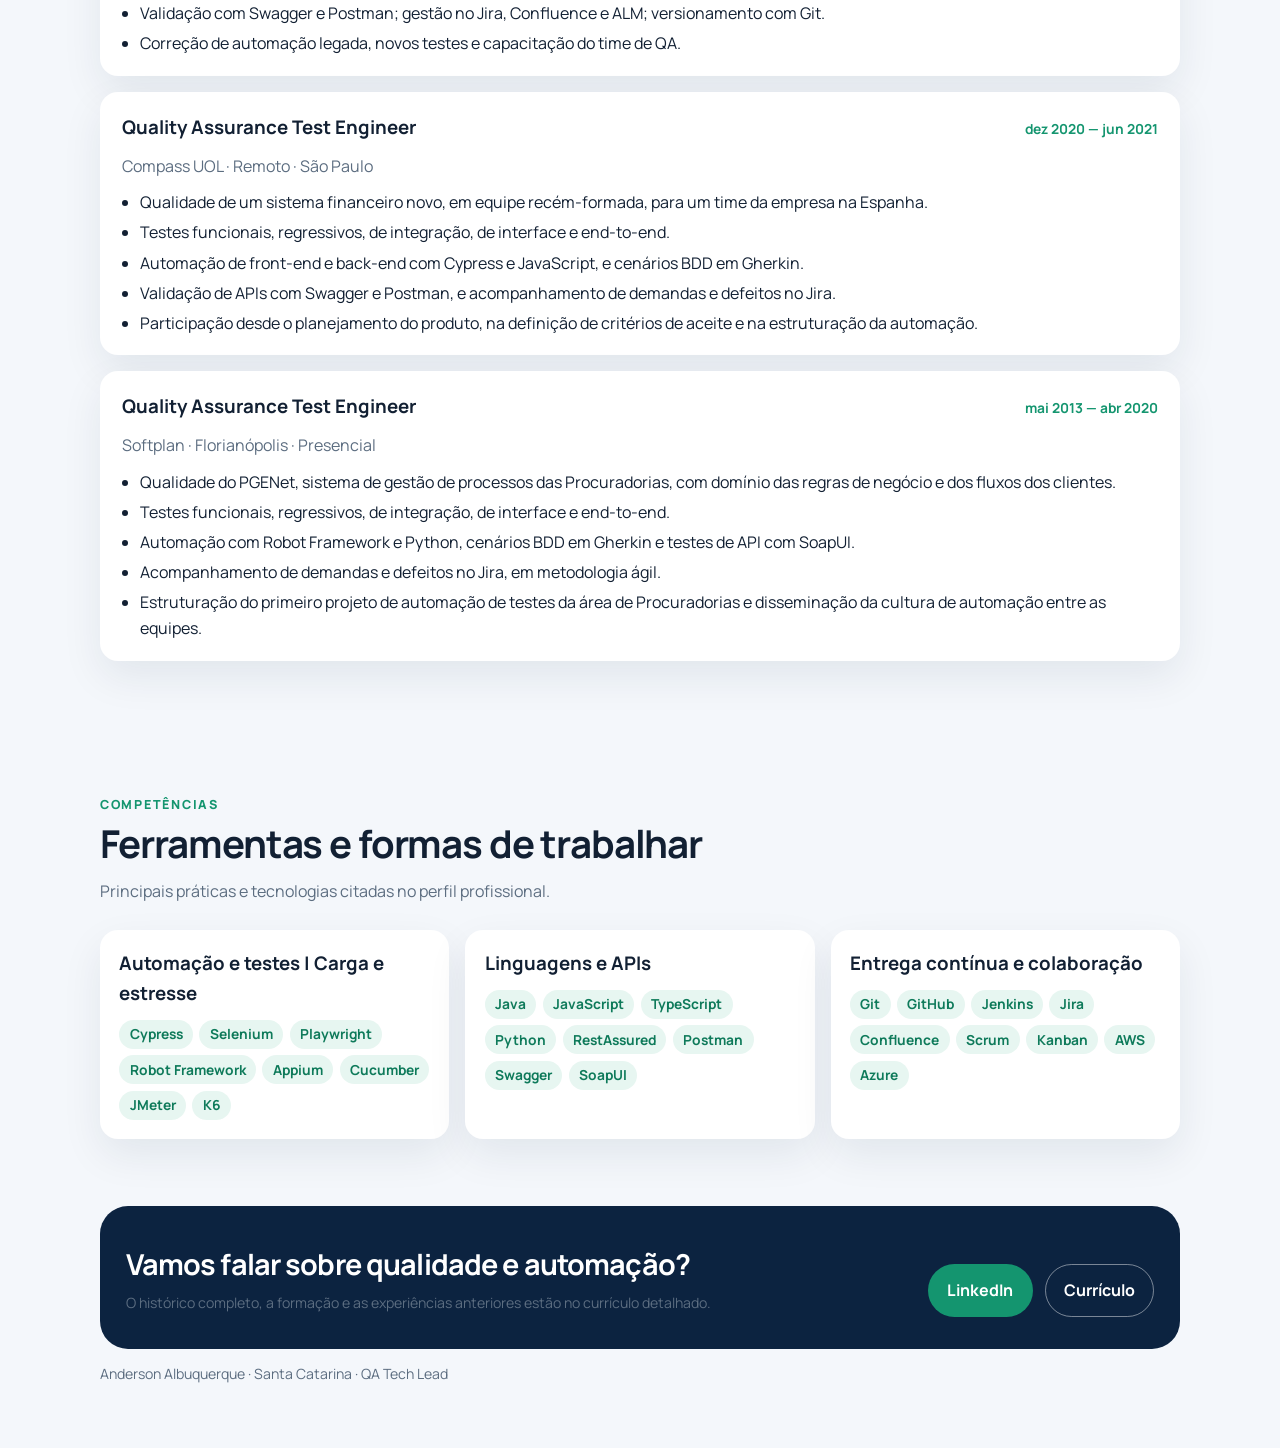
==== commit 839b42f2: "Lista na página inicial os tópicos de cada experiência e o resumo do currículo. Co-authored-by: Curs" ====
--- a/index.html
+++ b/index.html
@@ -32,10 +32,10 @@
     <section class="hero">
       <div class="wrap hero-grid">
         <div>
-          <p class="kicker">Qualidade de software · Automação · Liderança técnica</p>
+          <p class="kicker">QA Sênior · SDET · QA Tech Lead</p>
           <h1>Anderson Albuquerque</h1>
-          <p class="headline">Engenheiro de Qualidade de Software que garante entregas com qualidade e confiança por meio de estratégias de testes, projetos de automação, testes manuais e liderança técnica.</p>
-          <p class="lede">QA com mais de 10 anos em testes manuais e automação de testes, pagamentos digitais, sistemas financeiros, sistemas jurídicos, POS, telecomunicações, jogos e produtos web. Atuo na estratégia de qualidade, na construção de frameworks e na evolução das equipes.</p>
+          <p class="headline">Profissional de Qualidade de Software com mais de 10 anos em testes manuais, automação e engenharia de qualidade.</p>
+          <p class="lede">Atuação em pagamentos digitais, sistemas financeiros, POS, jurídico, jogos, telecom e aplicações web, em diferentes arquiteturas e modelos de desenvolvimento. Minha experiência combina liderança técnica e atuação hands-on: estratégia de testes, arquitetura de automação para web, API, mobile e performance, integração com CI/CD e evolução de times de QA. Já desenvolvi do zero ou evoluí mais de 10 projetos de automação, contribuindo para redução de mais de 90% no tempo de execução em testes de regressão, garantindo velocidade, qualidade e confiabilidade nas versões aplicadas em produção. Experiência sólida na elaboração de estratégias de teste, planos de teste, casos de teste, cenários de teste e evidências de teste.</p>
           <div class="actions">
             <a class="btn btn-primary" href="curriculo.html">Ver currículo completo →</a>
             <a class="btn btn-ghost" href="curriculo.html?imprimir=1">Imprimir / salvar em PDF</a>
@@ -122,7 +122,15 @@
               <span class="when">jan 2026 — out 2026</span>
             </header>
             <p class="where">Salsa Technology · Remoto · Uruguai</p>
-            <p>Liderança técnica do time de QA, com mentoria, boas práticas e desenvolvimento profissional. Estratégia de testes manuais e automatizados, planejamento em Scrum e Kanban, frameworks de automação integrados ao CI/CD e automação de front-end e back-end com Cypress e TypeScript. Alinhamento com produto e desenvolvimento em requisitos e critérios de aceite, e acompanhamento de defeitos, cobertura, estabilidade, lead time, riscos e gargalos.</p>
+            <ul>
+              <li>Liderança técnica do time de QA, com mentoria, boas práticas e desenvolvimento profissional.</li>
+              <li>Estratégia de testes manuais e automatizados ao longo do ciclo de desenvolvimento.</li>
+              <li>Planejamento, priorização e acompanhamento das atividades em Scrum e Kanban.</li>
+              <li>Estruturação e manutenção de frameworks de automação e integração dos testes aos pipelines de CI/CD.</li>
+              <li>Automação de front-end e back-end com Cypress e TypeScript.</li>
+              <li>Alinhamento com Product Owners, desenvolvimento e stakeholders na análise de requisitos e nos critérios de aceite.</li>
+              <li>Acompanhamento de defeitos, cobertura, estabilidade e lead time, com atuação sobre riscos e gargalos.</li>
+            </ul>
           </article>
           <article class="job">
             <header>
@@ -130,7 +138,13 @@
               <span class="when">set 2023 — jan 2026</span>
             </header>
             <p class="where">Salsa Technology · Remoto · Uruguai</p>
-            <p>Planejamento e execução de testes funcionais, exploratórios, regressivos, de integração, de interface e end-to-end. Automação de front-end com Selenium WebDriver e de APIs REST com REST Assured e Java, cenários BDD com Cucumber e Gherkin, validação no Postman e testes em plataformas de jogos. Gestão de demandas, defeitos e evidências no Jira e no Confluence.</p>
+            <ul>
+              <li>Planejamento e execução de testes funcionais, exploratórios, regressivos, de integração, de interface e end-to-end.</li>
+              <li>Automação de front-end com Selenium WebDriver e de APIs REST com REST Assured e Java.</li>
+              <li>Cenários em BDD com Cucumber e Gherkin, e validação de APIs com Postman.</li>
+              <li>Participação nas cerimônias de Scrum e gestão de demandas, defeitos e evidências no Jira e no Confluence.</li>
+              <li>Testes em plataformas de jogos, cobrindo funcionalidade, estabilidade e experiência do usuário.</li>
+            </ul>
           </article>
           <article class="job">
             <header>
@@ -138,7 +152,22 @@
               <span class="when">jun 2021 — set 2023</span>
             </header>
             <p class="where">Datum · Remoto · Rio Grande do Sul</p>
-            <p>No projeto GetNet | GetStore, qualidade de POS digitais e da plataforma de aplicativos usada por lojistas, com testes funcionais, regressivos, de integração, de interface e end-to-end, e automação em Java, REST Assured, Selenium e Gherkin. No projeto PagoNxt | Digital Payments, pagamentos digitais com Cypress, JavaScript e BDD, correção de automação legada e capacitação do time de QA.</p>
+            <p class="project">Projeto GetNet | GetStore</p>
+            <ul>
+              <li>Qualidade de soluções de POS digitais e da plataforma de aplicativos GetStore, usada por lojistas.</li>
+              <li>Testes funcionais, regressivos, de integração, de interface e end-to-end.</li>
+              <li>Automação de APIs REST com REST Assured e de front-end com Selenium WebDriver e Java; cenários em Gherkin.</li>
+              <li>Validação com Swagger e Postman, e acompanhamento de demandas e defeitos no Jira e no Bitbucket.</li>
+              <li>Evolução da automação: correção de código legado e novos cenários alinhados às entregas de cada sprint.</li>
+            </ul>
+            <p class="project">Projeto PagoNxt | Digital Payments</p>
+            <ul>
+              <li>Qualidade de soluções de pagamentos digitais, com foco em estabilidade e confiabilidade das transações.</li>
+              <li>Testes funcionais, regressivos, de integração, de interface e end-to-end.</li>
+              <li>Automação de API e front-end com Cypress e JavaScript, e cenários BDD em Gherkin.</li>
+              <li>Validação com Swagger e Postman; gestão no Jira, Confluence e ALM; versionamento com Git.</li>
+              <li>Correção de automação legada, novos testes e capacitação do time de QA.</li>
+            </ul>
           </article>
           <article class="job">
             <header>
@@ -146,7 +175,13 @@
               <span class="when">dez 2020 — jun 2021</span>
             </header>
             <p class="where">Compass UOL · Remoto · São Paulo</p>
-            <p>Qualidade de um sistema financeiro novo, em equipe recém-formada, para um time da empresa na Espanha. Testes funcionais, regressivos, de integração, de interface e end-to-end, automação de front-end e back-end com Cypress e JavaScript, cenários BDD em Gherkin e validação de APIs com Swagger e Postman. Participação desde o planejamento do produto, na definição dos critérios de aceite e na estruturação da automação.</p>
+            <ul>
+              <li>Qualidade de um sistema financeiro novo, em equipe recém-formada, para um time da empresa na Espanha.</li>
+              <li>Testes funcionais, regressivos, de integração, de interface e end-to-end.</li>
+              <li>Automação de front-end e back-end com Cypress e JavaScript, e cenários BDD em Gherkin.</li>
+              <li>Validação de APIs com Swagger e Postman, e acompanhamento de demandas e defeitos no Jira.</li>
+              <li>Participação desde o planejamento do produto, na definição de critérios de aceite e na estruturação da automação.</li>
+            </ul>
           </article>
           <article class="job">
             <header>
@@ -154,7 +189,13 @@
               <span class="when">mai 2013 — abr 2020</span>
             </header>
             <p class="where">Softplan · Florianópolis · Presencial</p>
-            <p>Qualidade do PGENet, sistema de gestão de processos das Procuradorias, com domínio das regras de negócio e dos fluxos dos clientes. Testes funcionais, regressivos, de integração, de interface e end-to-end, automação com Robot Framework e Python, cenários BDD em Gherkin e testes de API com SoapUI. Estruturação do primeiro projeto de automação de testes da área de Procuradorias e disseminação da cultura de automação entre as equipes.</p>
+            <ul>
+              <li>Qualidade do PGENet, sistema de gestão de processos das Procuradorias, com domínio das regras de negócio e dos fluxos dos clientes.</li>
+              <li>Testes funcionais, regressivos, de integração, de interface e end-to-end.</li>
+              <li>Automação com Robot Framework e Python, cenários BDD em Gherkin e testes de API com SoapUI.</li>
+              <li>Acompanhamento de demandas e defeitos no Jira, em metodologia ágil.</li>
+              <li>Estruturação do primeiro projeto de automação de testes da área de Procuradorias e disseminação da cultura de automação entre as equipes.</li>
+            </ul>
           </article>
         </div>
       </div>
--- a/styles.css
+++ b/styles.css
@@ -317,7 +317,20 @@
 
 .where { margin: 0.15rem 0 0.7rem; color: var(--muted); }
 
-.job p:last-child { margin-bottom: 0; }
+.job .project {
+  margin: 0.85rem 0 0.35rem;
+  font-weight: 700;
+}
+
+.job ul {
+  margin: 0.2rem 0 0;
+  padding-left: 1.15rem;
+}
+
+.job li + li { margin-top: 0.28rem; }
+
+.job p:last-child,
+.job ul:last-child { margin-bottom: 0; }
 
 .skill-grid { grid-template-columns: repeat(3, 1fr); }
 
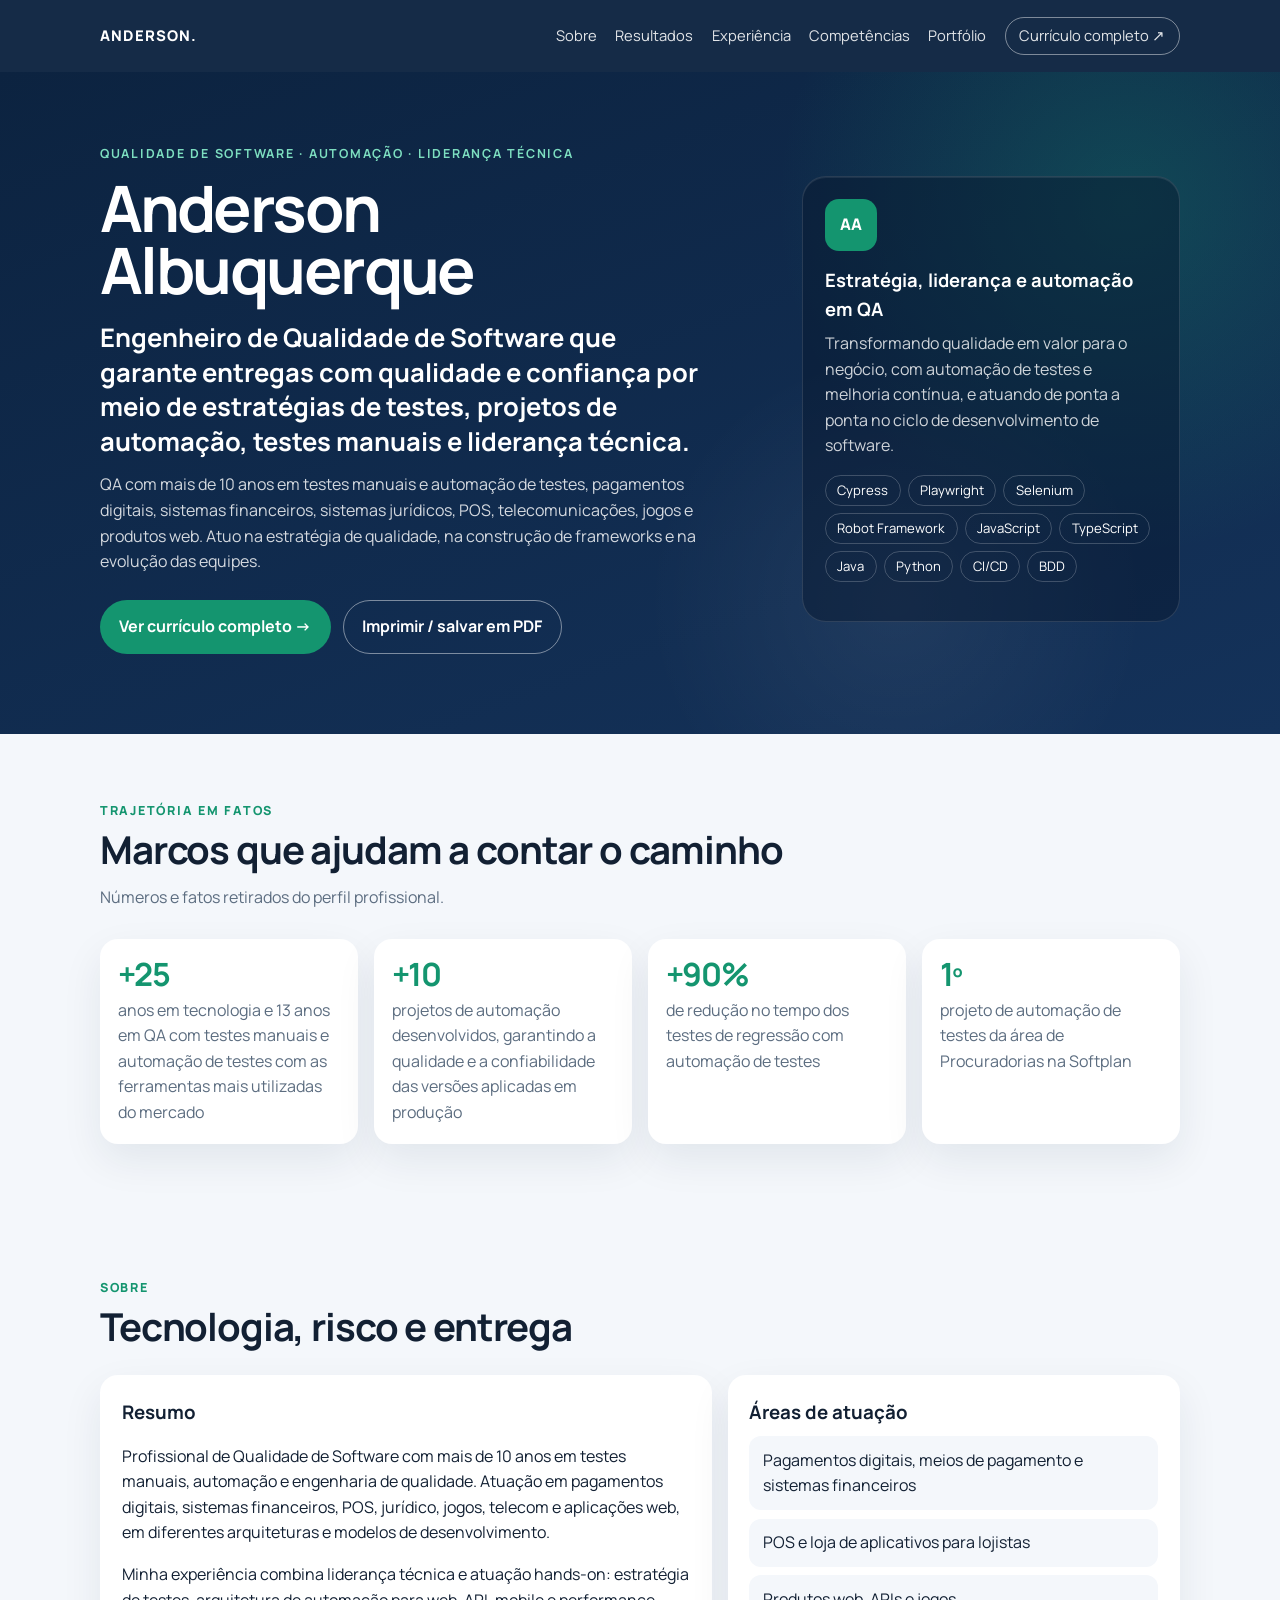
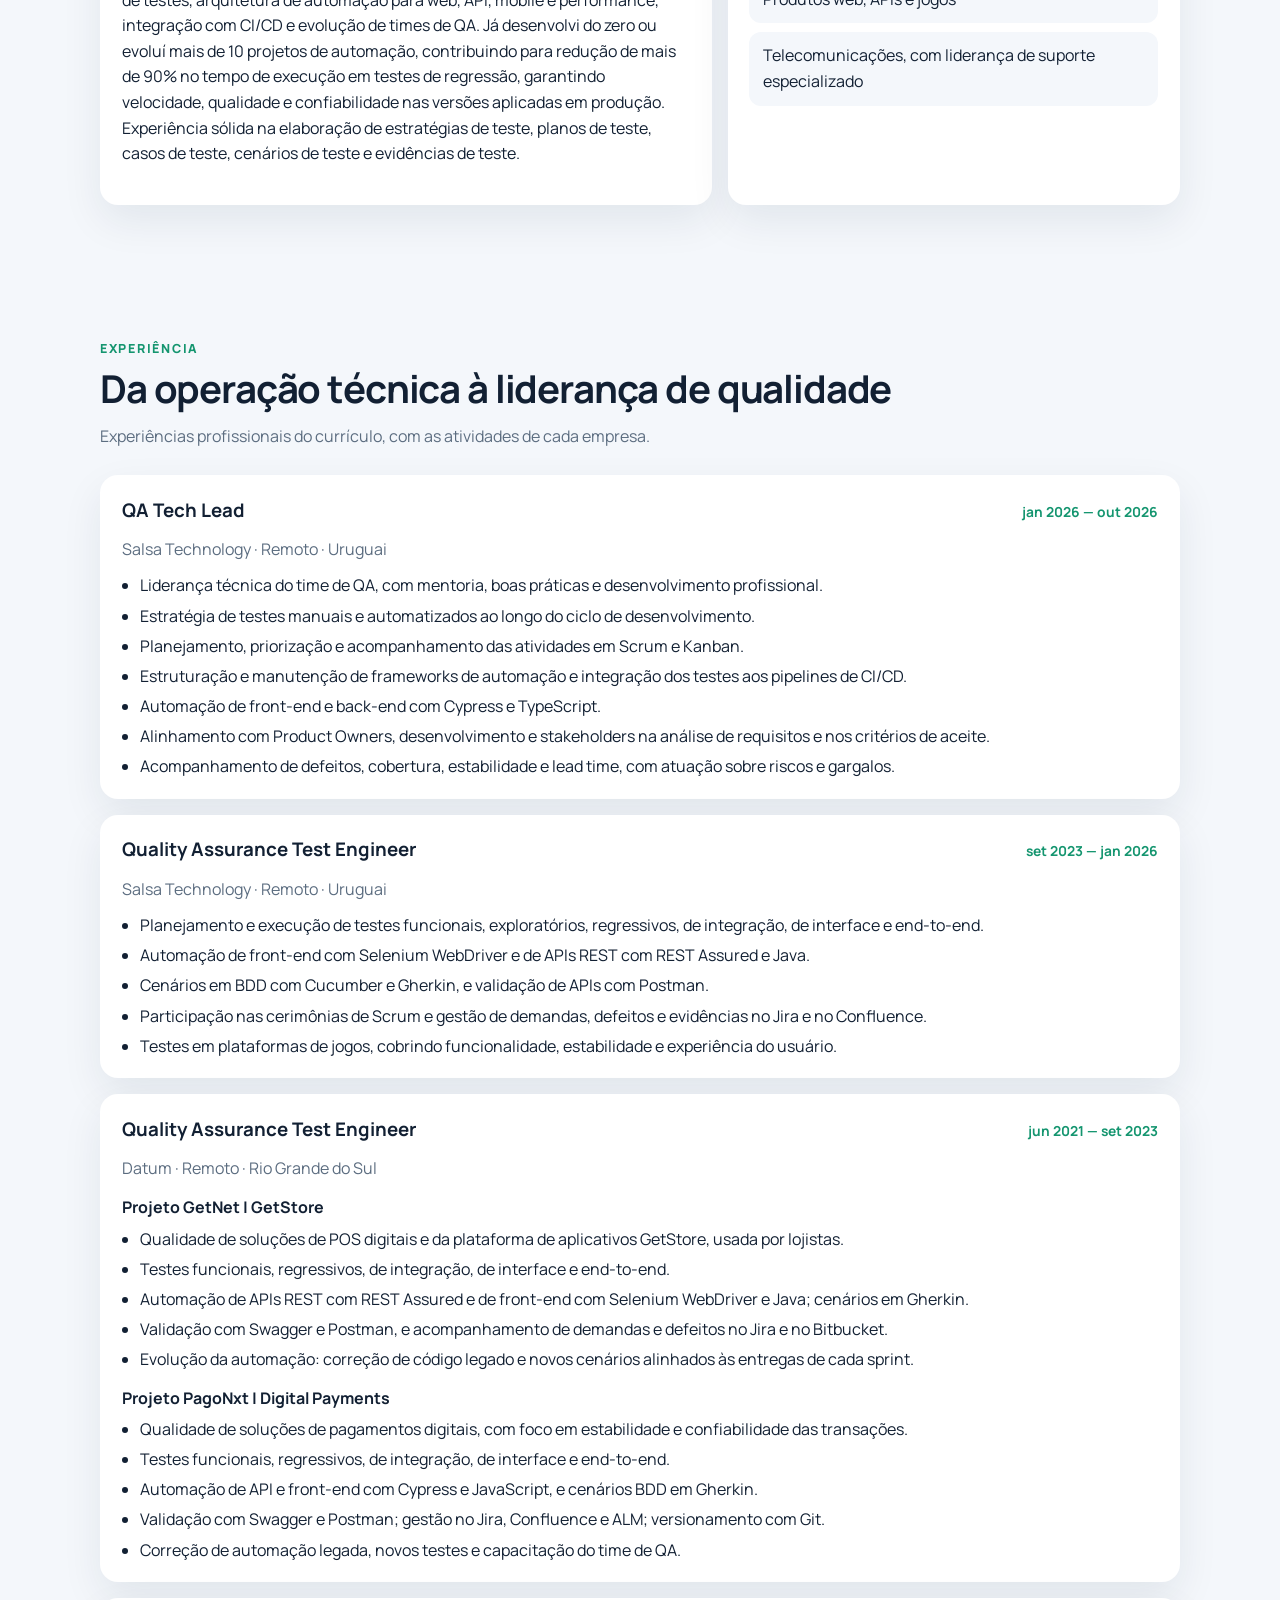
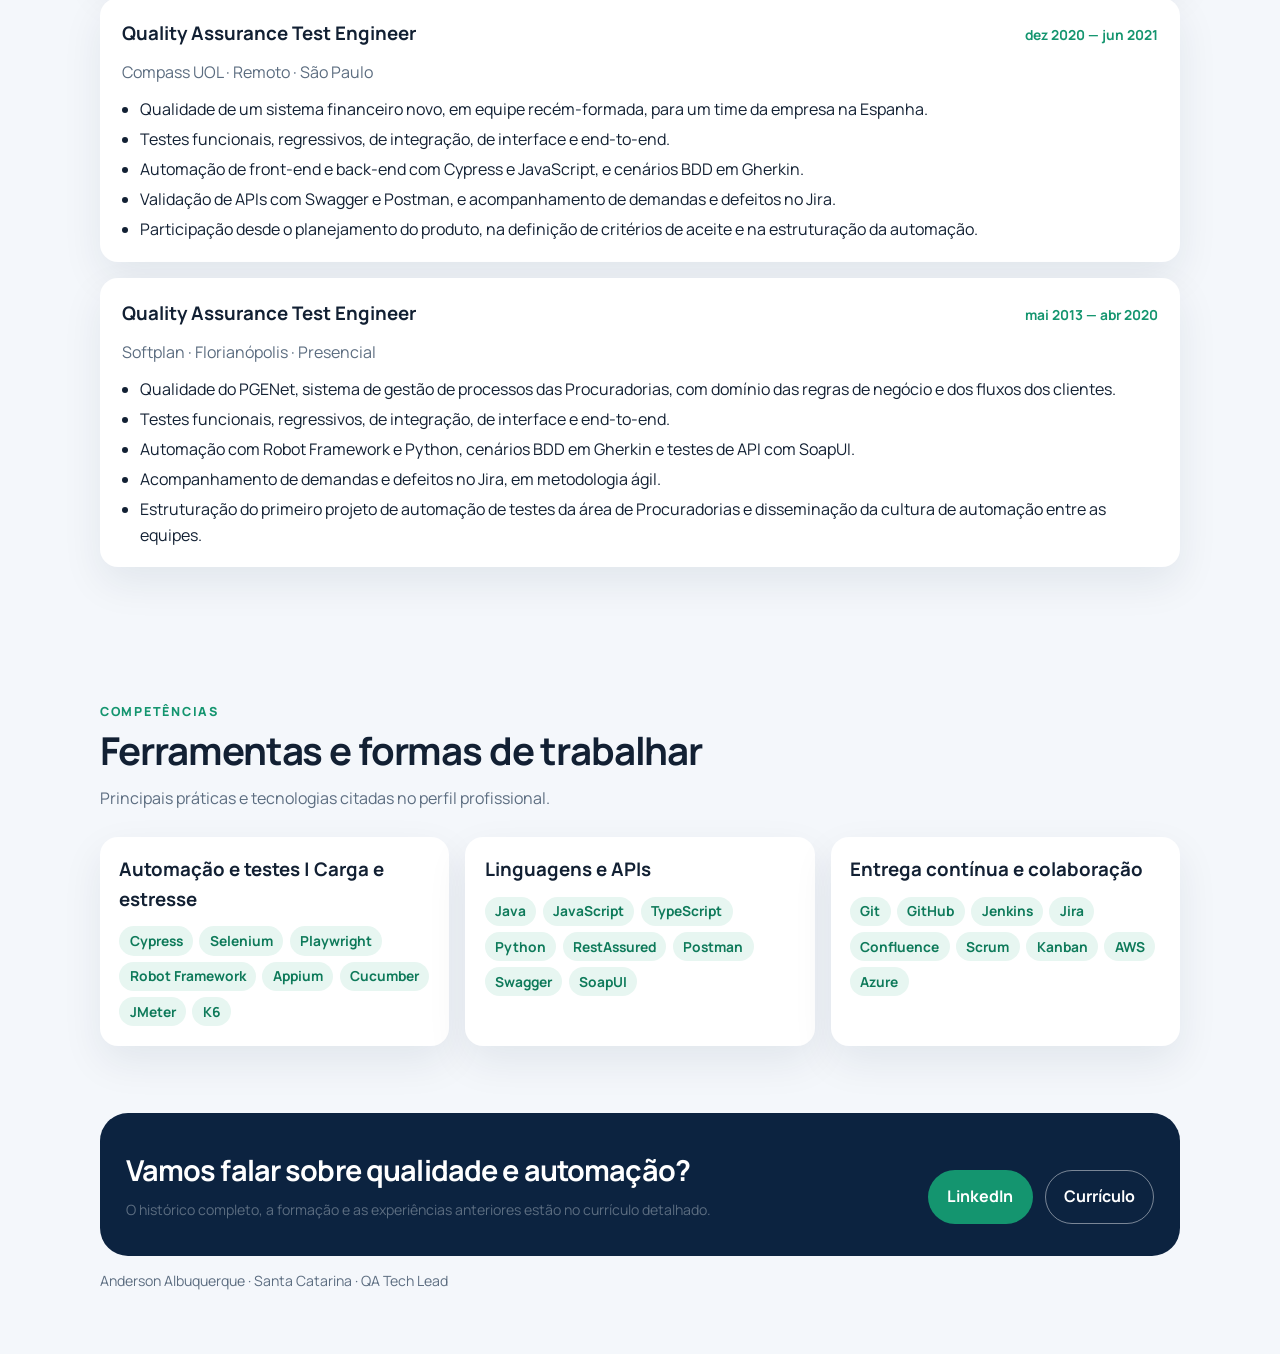
==== commit ddc18e42: "Devolve o resumo curto ao topo da página inicial. Co-authored-by: Cursor <cursoragent@cursor.com>" ====
--- a/index.html
+++ b/index.html
@@ -32,10 +32,10 @@
     <section class="hero">
       <div class="wrap hero-grid">
         <div>
-          <p class="kicker">QA Sênior · SDET · QA Tech Lead</p>
+          <p class="kicker">Qualidade de software · Automação · Liderança técnica</p>
           <h1>Anderson Albuquerque</h1>
-          <p class="headline">Profissional de Qualidade de Software com mais de 10 anos em testes manuais, automação e engenharia de qualidade.</p>
-          <p class="lede">Atuação em pagamentos digitais, sistemas financeiros, POS, jurídico, jogos, telecom e aplicações web, em diferentes arquiteturas e modelos de desenvolvimento. Minha experiência combina liderança técnica e atuação hands-on: estratégia de testes, arquitetura de automação para web, API, mobile e performance, integração com CI/CD e evolução de times de QA. Já desenvolvi do zero ou evoluí mais de 10 projetos de automação, contribuindo para redução de mais de 90% no tempo de execução em testes de regressão, garantindo velocidade, qualidade e confiabilidade nas versões aplicadas em produção. Experiência sólida na elaboração de estratégias de teste, planos de teste, casos de teste, cenários de teste e evidências de teste.</p>
+          <p class="headline">Engenheiro de Qualidade de Software que garante entregas com qualidade e confiança por meio de estratégias de testes, projetos de automação, testes manuais e liderança técnica.</p>
+          <p class="lede">QA com mais de 10 anos em testes manuais e automação de testes, pagamentos digitais, sistemas financeiros, sistemas jurídicos, POS, telecomunicações, jogos e produtos web. Atuo na estratégia de qualidade, na construção de frameworks e na evolução das equipes.</p>
           <div class="actions">
             <a class="btn btn-primary" href="curriculo.html">Ver currículo completo →</a>
             <a class="btn btn-ghost" href="curriculo.html?imprimir=1">Imprimir / salvar em PDF</a>
